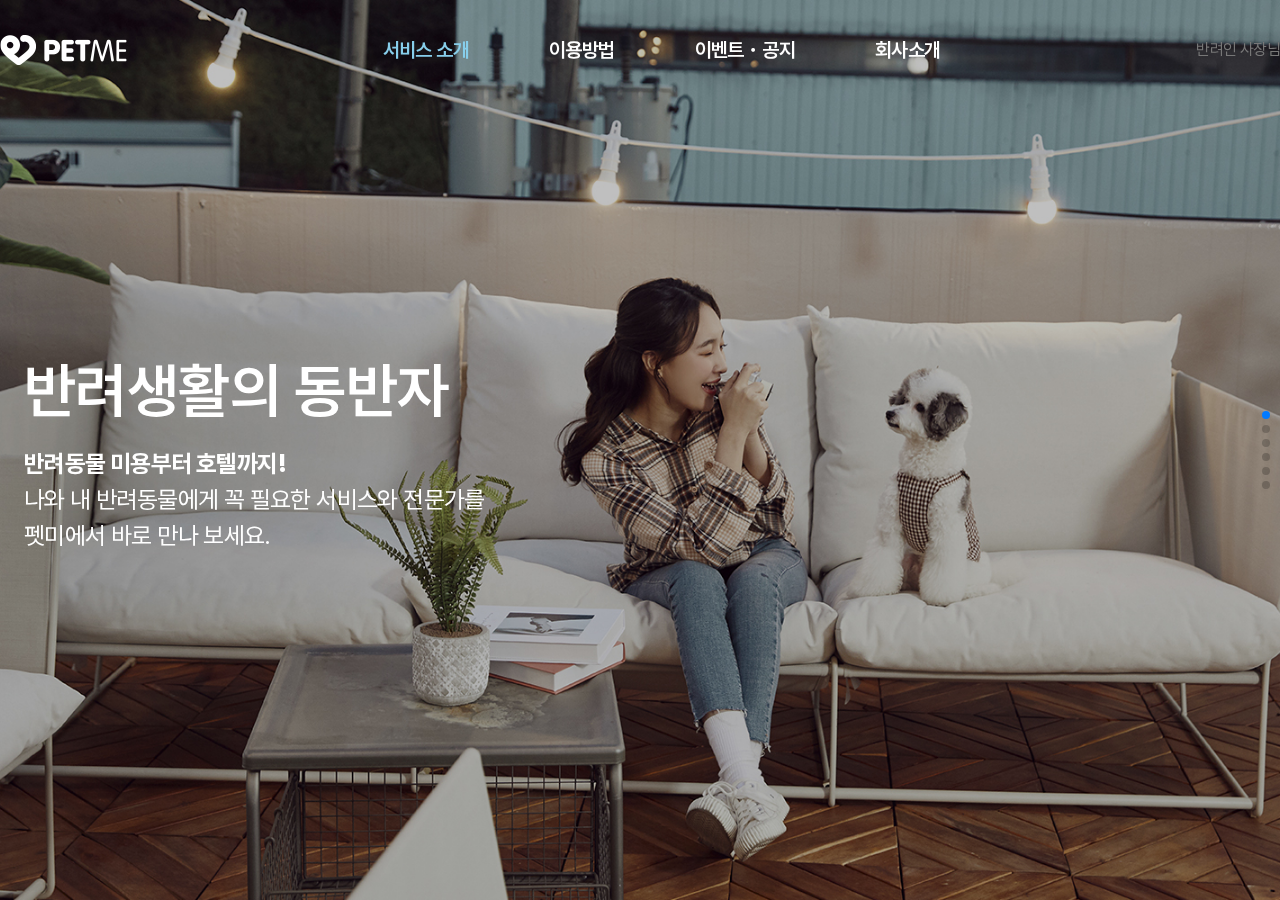
==== main/index.html @ bd83f348 "중간" ====
<!DOCTYPE html>
<html lang="ko">
<head>
<meta charset="utf-8">
<meta http-equiv="X-UA-Compatible" content="IE=edge,chrome=1"/>
<meta name="viewport" content="width=device-width, initial-scale=1.0, minimum-scale=1.0, user-scalable=no" />
<meta name="format-detection" content="telephone=no, address=no, email=no"/>
<meta http-equiv="imagetoolbar" content="no">
<title>PETME</title>
<meta name="title" content="PETME">
<meta name="Keywords" content="#반려견 미용 #반려묘 미용 #호텔 #유치원" />
<meta name="Description" content="반려생활의 동반자 반려동물 미용부터 호텔까지!, 최고의 퀄리티, 스마트한 예약, 안심 서비스, 반려동물의 연결고리" />
<link rel="stylesheet" href="../resources/css/common.css">
<link rel="stylesheet" href="../resources/css/layout.css">
<link rel="stylesheet" href="../resources/css/main.css">
<link rel="stylesheet" href="../resources/css/swiper.min.css">
<script src="../resources/js/jquery-3.4.1.js"></script>
<script src="../resources/js/common.js"></script>
<script src="../resources/js/swiper.min.js"></script>
<script>
    $(function() {
        $("#header_wrap").load("../include/header.html", function () {
            gnbMenu(1);
        });
        $("#footer_wrap").load("../include/footer.html");
    });
</script>
</head>
<body>

<div class="wrap">
    <!-- 상단 -->
    <div id="header_wrap"></div>
    <!-- //상단 -->

    <!-- 본문내용 -->
    <div class="container">

        <section class="swiper-container main_vertical">
            <div class="swiper-pagination"></div>
            <div class="swiper-wrapper">
                <div class="swiper-slide">
                    <div class="inner">
                        <div class="visual_text">
                            <p class="title">반려생활의 동반자</p>
                            <p class="desc">
                                <strong>반려동물 미용부터 호텔까지!</strong>
                                <span>나와 내 반려동물에게 꼭 필요한 서비스와 전문가를</span>
                                <span>펫미에서 바로 만나 보세요.</span>
                            </p>
                        </div>
                        <img src="../images/main/img_visual_01.jpg" alt="" />
                    </div>
                </div>
                <div class="swiper-slide">
                    <div class="inner">
                        <div class="visual_text">
                            <p class="title">최고의 퀄리티</p>
                            <p class="desc">
                                <strong>깐깐한 심사로 업계 최고의 매장만</strong>
                                <span>펫미에 입점함으로 최고의 퀄리티,</span>
                                <span>합리적인 가격으로 서비스를 이용하실 수 있어요.</span>
                            </p>
                        </div>
                        <img src="../images/main/img_visual_02.jpg" alt="" />
                    </div>
                </div>
                <div class="swiper-slide">
                    <div class="inner">
                        <div class="visual_text">
                            <p class="title">스마트한 예약</p>
                            <p class="desc">
                                <span>일일이 전화해서 매장을 찾으셨나요?</span>
                                <span>이젠 매장과의 거리, 평점, 리뷰, 특징 등</span>
                                <strong>한눈에 내 주변 매장을 보시고</strong>
                                <strong>더욱 편리하게 예약, 결제하세요.</strong>
                            </p>
                        </div>
                        <img src="../images/main/img_visual_03.jpg" alt="" />
                    </div>
                </div>
                <div class="swiper-slide">
                    <div class="inner">
                        <div class="visual_text">
                            <p class="title">안심 서비스</p>
                            <p class="desc">
                                <span>내 반려동물을 맡기고 불안하셨나요?</span>
                                <span>이제 걱정하지 마세요.</span>
                                <strong>실시간으로 서비스 단계별 상태를 전송 받음으로</strong>
                                <strong>안심하고 서비스를 이용하실 수 있어요.</strong>
                            </p>
                        </div>
                        <img src="../images/main/img_visual_04.jpg" alt="" />
                    </div>
                </div>
                <div class="swiper-slide">
                    <div class="inner">
                        <div class="visual_text">
                            <p class="title">반려동물의 연결고리</p>
                            <p class="desc">
                                <strong>반려동물을 마음을 가장 잘 아는</strong>
                                <strong>똑똑한 펫미와 함께 하세요.</strong>
                                <span>펫미를 만나면 즐거운 반려생활이 시작됩니다.</span>
                            </p>
                        </div>
                        <img src="../images/main/img_visual_05.jpg" alt="" />
                    </div>
                </div>
                <div class="swiper-slide footer_section">
                    <!-- 하단 -->
                    <div id="footer_wrap"></div>
                    <!-- //하단 -->
                </div>
            </div>
        </section>
        
    </div>    
    <!-- //본문내용 -->
    
    
</div>
</body>
</html>
---- resources/css/common.css ----
@charset "utf-8";

/* fonts */
@import url('https://fonts.googleapis.com/css2?family=Poppins:wght@100;200;300;400;500;600;700;800;900&display=swap');

@font-face {
    font-family: 'Pretendard';
    src: url("../../resources/fonts/Pretendard-Thin.woff2") format("woff2"), url("../../resources/fonts/Pretendard-Thin.woff") format("woff"), url("../../resources/fonts/Pretendard-Thin.ttf") format("truetype");
    font-weight: 100;
    font-style: normal;
}  
@font-face {
    font-family: 'Pretendard';
    src: url("../../resources/fonts/Pretendard-ExtraLight.woff2") format("woff2"), url("../../resources/fonts/Pretendard-ExtraLight.woff") format("woff"), url("../../resources/fonts/Pretendard-ExtraLight.ttf") format("truetype");
    font-weight: 300;
    font-style: normal;
}  
@font-face {
    font-family: 'Pretendard';
    src: url("../../resources/fonts/Pretendard-Light.woff2") format("woff2"), url("../../resources/fonts/Pretendard-Light.woff") format("woff"), url("../../resources/fonts/Pretendard-Light.ttf") format("truetype");
    font-weight: 350;
    font-style: normal;
}  
@font-face {
    font-family: 'Pretendard';
    src: url("../../resources/fonts/Pretendard-Regular.woff2") format("woff2"), url("../../resources/fonts/Pretendard-Regular.woff") format("woff"), url("../../resources/fonts/Pretendard-Regular.ttf") format("truetype");
    font-weight: 400;
    font-style: normal;
}  
@font-face {
    font-family: 'Pretendard';
    src: url("../../resources/fonts/Pretendard-Medium.woff2") format("woff2"), url("../../resources/fonts/Pretendard-Medium.woff") format("woff"), url("../../resources/fonts/Pretendard-Medium.ttf") format("truetype");
    font-weight: 500;
    font-style: normal;
}
@font-face {
    font-family: 'Pretendard';
    src: url("../../resources/fonts/Pretendard-SemiBold.woff2") format("woff2"), url("../../resources/fonts/Pretendard-SemiBold.woff") format("woff"), url("../../resources/fonts/Pretendard-SemiBold.ttf") format("truetype");
    font-weight: 600;
    font-style: normal;
}
@font-face {
    font-family: 'Pretendard';
    src: url("../../resources/fonts/Pretendard-Bold.woff2") format("woff2"), url("../../resources/fonts/Pretendard-Bold.woff") format("woff"), url("../../resources/fonts/Pretendard-Bold.ttf") format("truetype");
    font-weight: 700;
    font-style: normal;
}
@font-face {
    font-family: 'Pretendard';
    src: url("../../resources/fonts/Pretendard-ExtraBold.woff2") format("woff2"), url("../../resources/fonts/Pretendard-ExtraBold.woff") format("woff"), url("../../resources/fonts/Pretendard-ExtraBold.ttf") format("truetype");
    font-weight: 800;
    font-style: normal;
}
@font-face {
    font-family: 'Pretendard';
    src: url("../../resources/fonts/Pretendard-Black.woff2") format("woff2"), url("../../resources/fonts/Pretendard-Black.woff") format("woff"), url("../../resources/fonts/Pretendard-Black.ttf") format("truetype");
    font-weight: 900;
    font-style: normal;
}


/* reset */
a,abbr,acronym,address,applet,article,aside,audio,b,big,blockquote,body,canvas,caption,center,cite,code,dd,del,details,dfn,div,dl,dt,em,embed,fieldset,figcaption,figure,footer,form,h1,h2,h3,h4,h5,h6,header,hgroup,html,i,iframe,img,ins,kbd,label,legend,li,mark,menu,nav,object,ol,output,p,pre,q,ruby,s,samp,section,small,span,strike,strong,sub,summary,sup,table,tbody,td,tfoot,th,thead,time,tr,tt,u,ul,var,video{margin:0;padding:0;border:0;font:inherit;vertical-align:baseline;-ms-overflow-style:scrollbar;box-sizing:border-box;-webkit-box-sizing:border-box;}
article,aside,details,figcaption,figure,footer,header,hgroup,menu,nav,section{display:block;}
body{font-family:'Poppins', 'Pretendard', 'Noto Sans KR', '맑은 고딕', 'malgun gothic', 'Apple SD Gothic Neo', 'Apple SD 산돌고딕 Neo', 'Microsoft NeoGothic', sans-serif;font-size:100%;font-weight:400;color:#777;line-height:1.5;letter-spacing:-0.0375em;word-wrap:break-word;word-break:break-all;-webkit-text-size-adjust:none;-ms-text-size-adjust:100%;text-size-adjust:none;}

/* basic tags selector */
img{max-width:100%;vertical-align:middle;}
strong, b{font-family:inherit;font-weight:700;}
em,address{font-style:normal;}
blockquote,q{quotes:none;}
blockquote:after,blockquote:before,q:after,q:before{content:'';content:none;}
ol,ul,li{list-style:none;}
table{width:100%;border-collapse:collapse;border-spacing:0;table-layout:fixed;}
fieldset, legend{background-color:transparent;}
caption, legend, .blind{position:absolute !important;height:1px !important;width:1px !important;overflow:hidden !important;clip:rect(1px 1px 1px 1px) !important;clip:rect(1px,1px,1px,1px) !important;}
a{color:inherit;text-decoration:none;cursor:pointer;}
button{border:none;box-shadow:none;background:transparent;cursor:pointer;outline:none;border-radius:0;font-size:inherit;font-family:inherit;color:inherit;}
button:focus{outline-style:auto;outline: 2px solid -webkit-focus-ring-color;}

/* 아이폰(사파리) 터치 메뉴 활성화 관련 */
a, button, [role=button], [role=link], [role=tab]{-webkit-touch-callout:none;}

/* form select */
input,textarea,select{box-sizing:border-box;-webkit-appearance:none;-moz-appearance:none;appearance:none;border:none;outline-style:none;border-radius:0;font-size:inherit;font-family:inherit;color:inherit;}
input[type='text'], input[type='password']{resize:none;box-shadow:none !important;border-radius:0;outline:none;}
input:checked{-webkit-appearance:checkbox;}
input[type='text']::-ms-clear, input[type='tel']::-ms-clear{display:none;}
input[disabled], select[disabled], input[readonly], textarea[disabled], button[disabled] {cursor:default;}
input, textarea{-webkit-tap-highlight-color:rgba(0, 0, 0, 0)}
select{vertical-align:middle;border-radius:0;outline:none;background:transparent;}
select::-ms-expand{display:none;}

/* checkbox, radio 이미지형 */
input[type='radio'],
input[type='checkbox']{position:absolute;width:1px;height:1px;padding:0;margin:-1px;overflow:hidden;clip:rect(0,0,0,0);border:0;}

/* input textarea focus */
input[type='text'], input[type='password'], textarea{transition:all 0.1s ease-in-out !important;}
input[type='text']:focus, input[type='password']:focus,textarea:focus{border:2px solid #555 !important;}

/* placeholder, focus */
::placeholder{font-size:inherit;color:#999;letter-spacing:-0.0375em;opacity:1;}
::-webkit-input-placeholder{font-size:inherit;color:#999;letter-spacing:-0.0375em;opacity:1;}
:-moz-placeholder{font-size:inherit;color:#999;letter-spacing:-0.0375em;opacity:1;}
::-moz-placeholder{font-size:inherit;color:#999;letter-spacing:-0.0375em;opacity:1;}
:-ms-input-placeholder{font-size:inherit;color:#999;letter-spacing:-0.0375em;opacity:1;}
input[type='text']:focus::-webkit-input-placeholder{visibility:hidden}
input[type='text']:focus:-moz-placeholder{visibility:hidden}
input[type='text']:focus::-moz-placeholder{visibility:hidden}
input[type='text']:focus:-ms-input-placeholder{visibility:hidden}


/* 반응형 */
@media all and (max-width:1920px){
}

@media all and (max-width:1366px){
}

@media all and (max-width:1024px){
}

@media all and (max-width:800px){
}

@media all and (max-width:480px){
}

@media all and (max-width:360px){
}
---- resources/css/layout.css ----
@charset "utf-8";

html, body{font-size:16px;}
.wrap{position:relative;max-width:1920px;}

html, body, .wrap, .container, .main_vertical{width:100%;height:100%;}
/* 본문 */
.container{position:relative;overflow:hidden;}

/* 상단 */
.header{position:fixed;top:0;left:0;width:100%;height:100px;z-index:10;display:flex;align-items:center;justify-content:space-between;}
.logo a{display:block;width:127px;height:30px;background:url('../../images/common/logo.png') no-repeat 0 0/100%;}
.gnb ul{display:flex;}
.gnb ul li > a{display:block;font-size:20px;font-weight:600;color:#fff;padding:0 40px;}
.gnb ul li > a:hover,
.gnb ul li > a.on{color:skyblue;}
.util{}
.util .util_member{}


/* 하단 */
.footer{position:relative;width:100%;height:auto;background:#000;display:flex;}
.footer .ft_info1{}
.footer .ft_info1 .info_text{position:relative;font-size:14px;font-weight:500;color:#1A1A1A;}






/* 반응형 */
@media all and (max-width:1920px) {
}

@media all and (max-width:1366px) {
}

@media all and (max-width:1024px) {
    html, body{font-size:14px;}    
}

@media all and (max-width:800px) {
}

@media all and (max-width:680px) {
    html, body{font-size:12px;}
}

@media all and (max-width:360px) {
}
---- resources/css/main.css ----
@charset "utf-8";

/* 마우스휠 스와이퍼 */
.main_vertical{
    position: relative;
}
.main_vertical .swiper-slide {
} 
.main_vertical .swiper-slide .inner{
    position:relative;
    width:100%;
    height:100%;
    display:flex;
    justify-content:center;
    align-items:center;
}
.main_vertical .swiper-slide img {
    position:absolute;
    top:0;
    left:0;
    display:block;
    width:100%;
    height:100%;
    object-fit:cover;
    z-index:0;
} 
.main_vertical .swiper-slide .visual_text {
    position:absolute;
    left:24px;
    color:#fff;
    z-index:10;
} 
.main_vertical .swiper-slide .title {
    font-size:60px;
    font-weight:600;
    opacity: 0;
    transform: translateX(30px);
    transition: transform 0.55s ease-in-out, opacity 0.55s ease-in-out;    
}
.main_vertical .swiper-slide .desc {
    font-size:24px;
    margin-top:10px;
    opacity: 0;
    transform: translateX(30px);
    transition: transform 0.55s ease-in-out 0.4s, opacity 0.55s ease-in-out 0.5s;
} 
.main_vertical .swiper-slide .desc span, 
.main_vertical .swiper-slide .desc strong{
    display:block;
}
.main_vertical .swiper-slide-active .title, 
.main_vertical .swiper-slide-active .desc{
    opacity: 1;
    transform: translateX(0);
}

.footer_section{
    display: flex;
    width: 100%;
    height: 190px !important;
    background: #000;
}





/* 반응형 */
@media all and (max-width:1920px){
}

@media all and (max-width:1366px){
}

@media all and (max-width:1024px){
}

@media all and (max-width:800px){
}

@media all and (max-width:480px){
}

@media all and (max-width:360px){
}
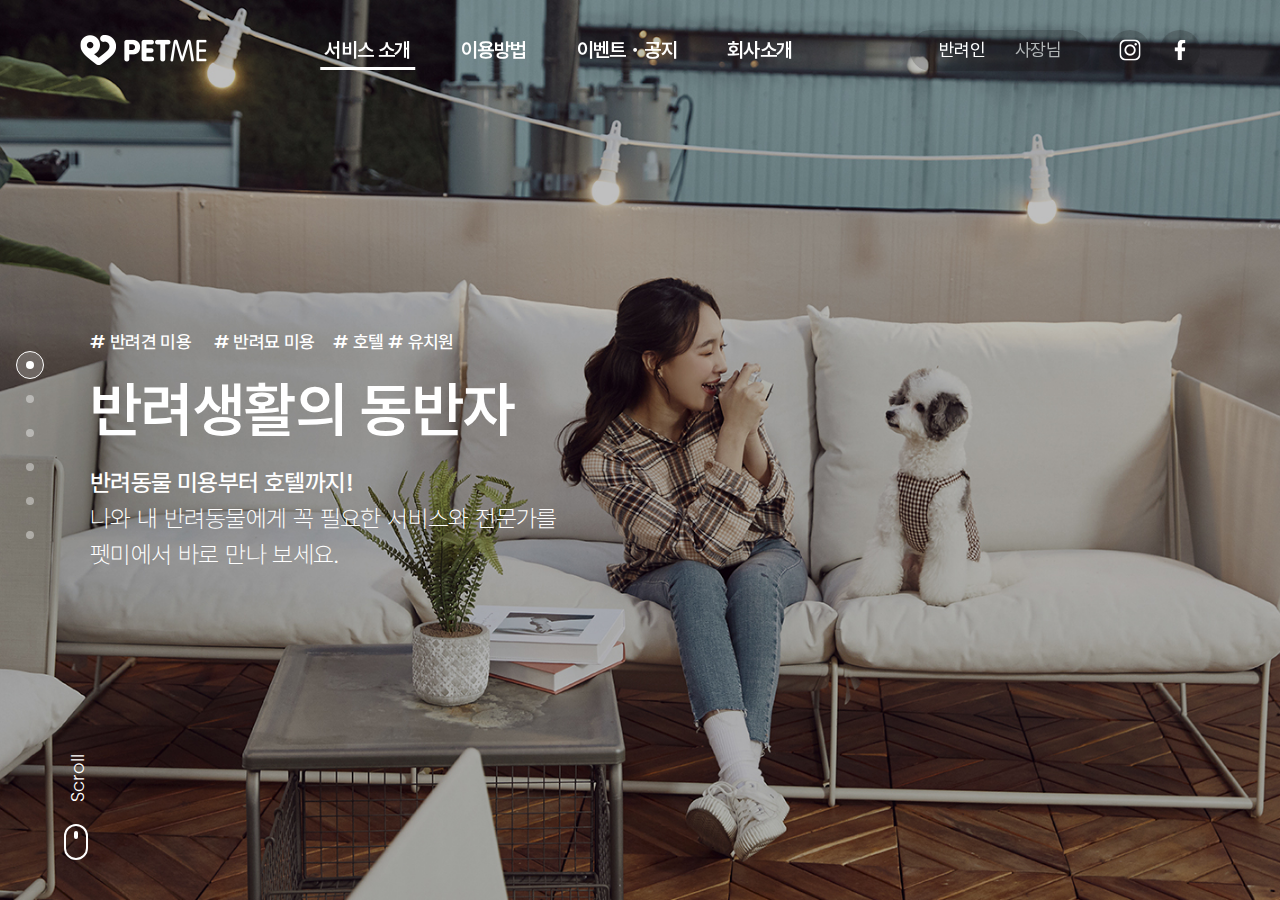
==== commit 02953898: "main" ====
--- a/main/index.html
+++ b/main/index.html
@@ -20,7 +20,7 @@
 <script>
     $(function() {
         $("#header_wrap").load("../include/header.html", function () {
-            gnbMenu(1);
+            gnbMenu(1); // 서비스 소개 menu on
         });
         $("#footer_wrap").load("../include/footer.html");
     });
@@ -28,20 +28,29 @@
 </head>
 <body>
 
+
+
 <div class="wrap">
     <!-- 상단 -->
     <div id="header_wrap"></div>
     <!-- //상단 -->
+    <div class="btn_top_wrap">
+        <a href="#header_wrap" class="btn_top"><span class="blind">top</span></a>
+    </div>
 
-    <!-- 본문내용 -->
+    <!-- 본문내용 -->    
     <div class="container">
-
         <section class="swiper-container main_vertical">
             <div class="swiper-pagination"></div>
             <div class="swiper-wrapper">
-                <div class="swiper-slide">
+                <div class="swiper-slide">                    
+                    <div class="scroll_down">
+                        <p>Scroll</p>
+                        <i><span class="blind">스크롤아이콘</span></i>
+                    </div>
                     <div class="inner">
-                        <div class="visual_text">
+                        <div class="text_wrap">
+                            <p class="tag"><span># 반려견 미용</span> <span># 반려묘 미용</span># 호텔 <span># 유치원</span></p>
                             <p class="title">반려생활의 동반자</p>
                             <p class="desc">
                                 <strong>반려동물 미용부터 호텔까지!</strong>
@@ -52,9 +61,10 @@
                         <img src="../images/main/img_visual_01.jpg" alt="" />
                     </div>
                 </div>
+
                 <div class="swiper-slide">
                     <div class="inner">
-                        <div class="visual_text">
+                        <div class="text_wrap">
                             <p class="title">최고의 퀄리티</p>
                             <p class="desc">
                                 <strong>깐깐한 심사로 업계 최고의 매장만</strong>
@@ -65,13 +75,14 @@
                         <img src="../images/main/img_visual_02.jpg" alt="" />
                     </div>
                 </div>
+
                 <div class="swiper-slide">
                     <div class="inner">
-                        <div class="visual_text">
+                        <div class="text_wrap right">
                             <p class="title">스마트한 예약</p>
                             <p class="desc">
                                 <span>일일이 전화해서 매장을 찾으셨나요?</span>
-                                <span>이젠 매장과의 거리, 평점, 리뷰, 특징 등</span>
+                                <span class="mtop">이젠 매장과의 거리, 평점, 리뷰, 특징 등</span>
                                 <strong>한눈에 내 주변 매장을 보시고</strong>
                                 <strong>더욱 편리하게 예약, 결제하세요.</strong>
                             </p>
@@ -79,33 +90,36 @@
                         <img src="../images/main/img_visual_03.jpg" alt="" />
                     </div>
                 </div>
+
                 <div class="swiper-slide">
                     <div class="inner">
-                        <div class="visual_text">
+                        <div class="text_wrap">
                             <p class="title">안심 서비스</p>
                             <p class="desc">
                                 <span>내 반려동물을 맡기고 불안하셨나요?</span>
                                 <span>이제 걱정하지 마세요.</span>
-                                <strong>실시간으로 서비스 단계별 상태를 전송 받음으로</strong>
+                                <strong class="mtop">실시간으로 서비스 단계별 상태를 전송 받음으로</strong>
                                 <strong>안심하고 서비스를 이용하실 수 있어요.</strong>
                             </p>
                         </div>
                         <img src="../images/main/img_visual_04.jpg" alt="" />
                     </div>
                 </div>
-                <div class="swiper-slide">
+
+                <div class="swiper-slide">                    
                     <div class="inner">
-                        <div class="visual_text">
+                        <div class="text_wrap right">
                             <p class="title">반려동물의 연결고리</p>
                             <p class="desc">
                                 <strong>반려동물을 마음을 가장 잘 아는</strong>
                                 <strong>똑똑한 펫미와 함께 하세요.</strong>
-                                <span>펫미를 만나면 즐거운 반려생활이 시작됩니다.</span>
+                                <span class="mtop">펫미를 만나면 즐거운 반려생활이 시작됩니다.</span>
                             </p>
                         </div>
                         <img src="../images/main/img_visual_05.jpg" alt="" />
                     </div>
                 </div>
+
                 <div class="swiper-slide footer_section">
                     <!-- 하단 -->
                     <div id="footer_wrap"></div>
--- a/resources/css/common.css
+++ b/resources/css/common.css
@@ -62,7 +62,7 @@
 /* reset */
 a,abbr,acronym,address,applet,article,aside,audio,b,big,blockquote,body,canvas,caption,center,cite,code,dd,del,details,dfn,div,dl,dt,em,embed,fieldset,figcaption,figure,footer,form,h1,h2,h3,h4,h5,h6,header,hgroup,html,i,iframe,img,ins,kbd,label,legend,li,mark,menu,nav,object,ol,output,p,pre,q,ruby,s,samp,section,small,span,strike,strong,sub,summary,sup,table,tbody,td,tfoot,th,thead,time,tr,tt,u,ul,var,video{margin:0;padding:0;border:0;font:inherit;vertical-align:baseline;-ms-overflow-style:scrollbar;box-sizing:border-box;-webkit-box-sizing:border-box;}
 article,aside,details,figcaption,figure,footer,header,hgroup,menu,nav,section{display:block;}
-body{font-family:'Poppins', 'Pretendard', 'Noto Sans KR', '맑은 고딕', 'malgun gothic', 'Apple SD Gothic Neo', 'Apple SD 산돌고딕 Neo', 'Microsoft NeoGothic', sans-serif;font-size:100%;font-weight:400;color:#777;line-height:1.5;letter-spacing:-0.0375em;word-wrap:break-word;word-break:break-all;-webkit-text-size-adjust:none;-ms-text-size-adjust:100%;text-size-adjust:none;}
+body{font-family:'Poppins', 'Pretendard', 'Noto Sans KR', '맑은 고딕', 'malgun gothic', 'Apple SD Gothic Neo', 'Apple SD 산돌고딕 Neo', 'Microsoft NeoGothic', sans-serif;font-size:100%;font-weight:400;color:#555;line-height:1.5;letter-spacing:-0.0375em;word-wrap:break-word;word-break:break-all;-webkit-text-size-adjust:none;-ms-text-size-adjust:100%;text-size-adjust:none;}
 
 /* basic tags selector */
 img{max-width:100%;vertical-align:middle;}
@@ -115,7 +115,7 @@
 @media all and (max-width:1920px){
 }
 
-@media all and (max-width:1366px){
+@media all and (max-width:1440px){
 }
 
 @media all and (max-width:1024px){
--- a/resources/css/layout.css
+++ b/resources/css/layout.css
@@ -4,27 +4,45 @@
 .wrap{position:relative;max-width:1920px;}
 
 html, body, .wrap, .container, .main_vertical{width:100%;height:100%;}
+
 /* 본문 */
 .container{position:relative;overflow:hidden;}
 
 /* 상단 */
-.header{position:fixed;top:0;left:0;width:100%;height:100px;z-index:10;display:flex;align-items:center;justify-content:space-between;}
+#header_wrap{position:fixed;top:0;left:0;width:100%;display:flex;justify-content:center;z-index:10;}
+.header{position:relative;width:calc(100% - 160px);height:100px;display:flex;align-items:center;justify-content:space-between;}
 .logo a{display:block;width:127px;height:30px;background:url('../../images/common/logo.png') no-repeat 0 0/100%;}
 .gnb ul{display:flex;}
-.gnb ul li > a{display:block;font-size:20px;font-weight:600;color:#fff;padding:0 40px;}
-.gnb ul li > a:hover,
-.gnb ul li > a.on{color:skyblue;}
-.util{}
-.util .util_member{}
-
+.gnb ul li a{position:relative;display:block;font-size:20px;font-weight:600;color:#fff;padding:0 40px;}
+.gnb ul li a:after{content:'';position:absolute;bottom:-5px;left:50%;width:0%;height:3px;background:#fff;transition:all 0.3s ease-in-out;}
+.gnb ul li a:hover:after,
+.gnb ul li a.on:after{content:'';position:absolute;bottom:-5px;left:50%;transform:translateX(-50%);width:55%;height:3px;background:#fff;}
+.util{display:flex;}
+.util a{display:inline-block;}
+.util .util_member{width:180px;line-height:40px;text-align:center;background:rgba(20,20,20,0.2);border-radius:30px;}
+.util .util_member a{font-size:18px;color:#b1b5b6;margin:0 13px;}
+.util .util_member a.on{color:#fff;}
+.util .util_insta{width:40px;height:40px;background:rgba(20,20,20,0.2) url('../../images/common/ico_insta.png') no-repeat 50% 50%;border-radius:100%;margin-left:40px;}
+.util .util_facebook{width:40px;height:40px;background:rgba(20,20,20,0.2) url('../../images/common/ico_facebook.png') no-repeat 50% 50%;border-radius:100%;margin-left:20px;}
 
 /* 하단 */
-.footer{position:relative;width:100%;height:auto;background:#000;display:flex;}
-.footer .ft_info1{}
-.footer .ft_info1 .info_text{position:relative;font-size:14px;font-weight:500;color:#1A1A1A;}
-
-
-
+#footer_wrap{width:100%;background:#232326;display:flex;justify-content:center;}
+.footer{position:relative;width:calc(100% - 160px);height:auto;display:flex;justify-content:space-between;margin-top:114px;font-size:16px;font-weight:400;color:#bcbcbd;}
+.footer dt{margin-bottom:10px;color:#fff;}
+.footer dd{margin-bottom:10px;}
+.footer .ft_info1{width:13%;}
+.footer .ft_info2{width:31%;}
+.footer .ft_info2 dt{display:inline-block;width:115px;}
+.footer .ft_info2 dd{display:inline-block;width:340px;}
+.footer .ft_info3{width:24%;}
+.footer .ft_info3 dt{display:inline-block;width:100px;vertical-align:top;}
+.footer .ft_info3 dd{display:inline-block;width:230px;}
+.footer .ft_info3 .ico_cacao{display:inline-block;width:26px;height:26px;background:url('../../images/common/ico_cacao.png') no-repeat 50% 50%;margin:-3px 10px 10px 10px;vertical-align:top;}
+.footer .ft_sns{margin-top:31px;}
+.footer .ft_sns a{display:inline-block;width:180px;text-align:center;font-size:14px;color:#fff;padding:16px 0 16px 30px;border:2px solid #919193;border-radius:50px;}
+.footer .ft_sns a:hover{border-color:#c4c4c6;transition:all 1s ease;}
+.footer .ft_sns .ft_sns_android{background:url('../../images/common/ico_android.png') no-repeat 32px 50%;}
+.footer .ft_sns .ft_sns_iso{background:url('../../images/common/ico_iso.png') no-repeat 42px 50%;margin-left:30px;}
 
 
 
@@ -32,11 +50,38 @@
 @media all and (max-width:1920px) {
 }
 
-@media all and (max-width:1366px) {
+@media all and (max-width:1440px) {
+    /* 상단 */
+    .gnb ul li a{padding:0 25px;}
+    .gnb ul li a.on:after{width:70%;}
+    .util .util_insta{margin-left:20px;}
+    .util .util_facebook{margin-left:10px;}
+
+    /* 하단 */
+    .footer{margin-top:80px;}
+    .footer dt{margin-bottom:0;}
+    .footer .ft_sns{margin-top:0;}
+    .footer .ft_sns a{display:block;}
+    .footer .ft_sns .ft_sns_iso{margin-left:0;margin-top:10px;}
 }
 
 @media all and (max-width:1024px) {
-    html, body{font-size:14px;}    
+    html, body{font-size:14px;}
+
+    /* 상단 */
+    .header{width:calc(100% - 80px);}
+    .gnb ul li a{padding:0 14px;}
+    .gnb ul li a.on:after{width:80%;}
+    .util .util_member{width:150px;}
+    .util .util_member a{margin:0 6px;}
+    .util .util_insta{margin-left:10px;}
+    .util .util_facebook{margin-left:5px;}
+}
+
+@media all and (max-width:980px){
+    /* 상단 */
+    .gnb{display:none;}
+
 }
 
 @media all and (max-width:800px) {
--- a/resources/css/main.css
+++ b/resources/css/main.css
@@ -1,6 +1,5 @@
 @charset "utf-8";
 
-/* 마우스휠 스와이퍼 */
 .main_vertical{
     position: relative;
 }
@@ -23,45 +22,123 @@
     height:100%;
     object-fit:cover;
     z-index:0;
-} 
-.main_vertical .swiper-slide .visual_text {
+}
+
+/* 텍스트 */
+.main_vertical .swiper-slide .text_wrap {
     position:absolute;
-    left:24px;
+    width:1440px;
     color:#fff;
     z-index:10;
 } 
+.main_vertical .swiper-slide .text_wrap.right {
+    left:50%;
+    margin-left:235px;
+}
+.main_vertical .swiper-slide .tag {
+    font-size:18px;
+    font-weight:500;
+    margin-bottom:10px;
+    opacity: 0;
+    transform: translateY(20px);
+    transition: transform 0.6s ease-in-out 0.1s, opacity 1s ease-in-out 0.10s;
+}
+.main_vertical .swiper-slide .tag span {
+    display:inline-block;
+    margin-right:18px;
+}
 .main_vertical .swiper-slide .title {
     font-size:60px;
     font-weight:600;
     opacity: 0;
-    transform: translateX(30px);
-    transition: transform 0.55s ease-in-out, opacity 0.55s ease-in-out;    
+    transform: translateY(30px);
+    transition: transform 0.6s ease-in-out 0.4s, opacity 1s ease-in-out 0.10s;    
 }
 .main_vertical .swiper-slide .desc {
     font-size:24px;
+    font-weight:300;
     margin-top:10px;
     opacity: 0;
-    transform: translateX(30px);
-    transition: transform 0.55s ease-in-out 0.4s, opacity 0.55s ease-in-out 0.5s;
+    transform: translateY(30px);
+    transition: transform 0.6s ease-in-out 0.6s, opacity 1s ease-in-out 0.5s;
 } 
+.main_vertical .swiper-slide .desc .mtop {
+    margin-top:20px;
+}
+.main_vertical .swiper-slide .desc strong {
+    font-weight:500;
+}
 .main_vertical .swiper-slide .desc span, 
 .main_vertical .swiper-slide .desc strong{
     display:block;
 }
+.main_vertical .swiper-slide-active .tag,
 .main_vertical .swiper-slide-active .title, 
 .main_vertical .swiper-slide-active .desc{
     opacity: 1;
-    transform: translateX(0);
+    transform: translateY(0);
 }
 
-.footer_section{
+/* 하단 */
+.main_vertical .footer_section{
     display: flex;
     width: 100%;
-    height: 190px !important;
-    background: #000;
+    height: 350px !important;
 }
 
+/* pagination */
+.swiper-container-vertical>.swiper-pagination-bullets{left:5%;right:0;}
+.main_vertical .swiper-pagination-bullet{position:relative;background:#fff !important;opacity:.4 !important;}
+.swiper-container-vertical>.swiper-pagination-bullets .swiper-pagination-bullet{margin:26px 0 !important;}
+.main_vertical .swiper-pagination-bullet-active{background:#fff !important;opacity:1 !important;}
 
+.swiper-container-vertical>.swiper-pagination-bullets .swiper-pagination-bullet:before{content:'';display:block;position:absolute;top:50%;left:50%;transform:translate(-50%, -50%);width:26px;height:26px;border-radius:50%;transition:all .3s;opacity:1;}
+.main_vertical .swiper-pagination-bullet-active:before{content:'';display:block;position:absolute;top:50%;left:50%;transform:translate(-50%, -50%);width:28px;height:28px;border-radius:50%;border:1px solid #fff;background-color:rgba(255,255,255,0.2);transition:all .3s;opacity:0;}
+
+/* 상단가기 버튼 */
+.btn_top_wrap{display:none;position:fixed;bottom:80px;right:5%;transition:1s;z-index:20;}
+.btn_top_wrap .btn_top{display:block;position:relative;width:60px;height:60px;border-radius:100%;background-color:rgba(0, 0, 0, 0.7);background-image:url("../../images/common/icon_arrow_btn.png");background-repeat:no-repeat;background-position:50%;}
+.btn_top_wrap .btn_top:after{content:'';position:absolute;left:-50%;top:-50%;width:114px;height:114px;background:url('../../images/common/ico_backtop.png') no-repeat 50% 50%;-webkit-animation:topRotate 2s linear both infinite;animation:topRotate 2s linear both infinite;}
+
+@-webkit-keyframes topRotate {
+    0% {
+    	transform:rotate(0deg);
+    }
+	100% {
+		transform:rotate(360deg);
+	}
+}
+@keyframes topRotate {
+    0% {
+    	transform:rotate(0deg);
+    }
+	100% {
+		transform:rotate(360deg);
+	}
+}
+
+/* 스크롤다운 */
+.main_vertical .scroll_down{position:absolute;width:24px;left:5%;bottom:4.5%;text-align:center;z-index:10;}
+.main_vertical .scroll_down i{display:block;position:relative;width:24px;height:36px;border:2px solid #fff;border-radius:15px;}
+.main_vertical .scroll_down i:after{content:'';position:absolute;left:50%;top:5px;margin-left:-2px;width:4px;height:8px;border-radius:2px;background:#fff;-webkit-animation:scrollDown 1.2s infinite;animation:scrollDown 1.2s infinite;}
+.main_vertical .scroll_down p{font-size:18px;font-weight:300;color:#fff;letter-spacing:0;transform:rotate(270deg);transform-origin:top left;white-space:nowrap;margin-bottom:-5px;}
+
+@-webkit-keyframes scrollDown {
+    0% {
+    	top: 5px;
+    }
+	100% {
+		top: 20px;
+	}
+}
+@keyframes scrollDown {
+    0% {
+    	top: 5px;
+    }
+	100% {
+		top: 20px;
+	}
+}
 
 
 
@@ -69,13 +146,30 @@
 @media all and (max-width:1920px){
 }
 
-@media all and (max-width:1366px){
+@media all and (max-width:1440px){
+    .main_vertical .swiper-slide .text_wrap.right {
+        margin-left:0;
+    }
+    .main_vertical .swiper-slide .text_wrap {
+        width:calc(100% - 180px);
+    } 
+    .swiper-container-vertical>.swiper-pagination-bullets{left:2%;}
+    .main_vertical .scroll-down{left:2%;}
 }
 
 @media all and (max-width:1024px){
+    .main_vertical .swiper-slide .text_wrap.right {
+        left:90px;
+    }
+    .swiper-container-vertical>.swiper-pagination-bullets{display:none;}    
+}
+
+@media all and (max-width:980px){
+    
 }
 
 @media all and (max-width:800px){
+
 }
 
 @media all and (max-width:480px){
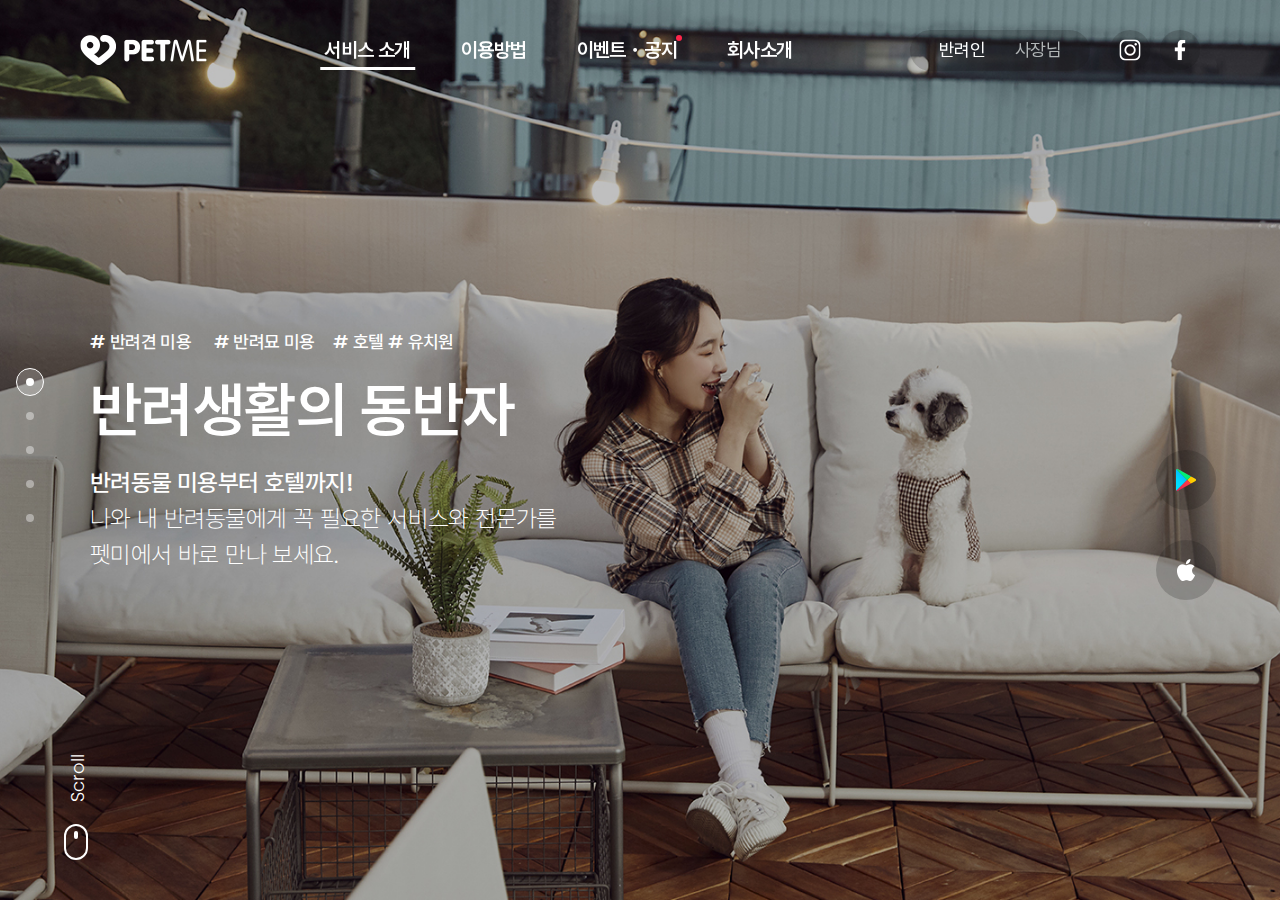
==== commit c61afd9d: "main quick" ====
--- a/main/index.html
+++ b/main/index.html
@@ -17,10 +17,10 @@
 <script src="../resources/js/jquery-3.4.1.js"></script>
 <script src="../resources/js/common.js"></script>
 <script src="../resources/js/swiper.min.js"></script>
-<script>
+<script>    
     $(function() {
-        $("#header_wrap").load("../include/header.html", function () {
-            gnbMenu(1); // 서비스 소개 menu on
+        $("#header_wrap").load("../include/header.html", function() {
+            gnbMenu(1); //메뉴 페이지 on
         });
         $("#footer_wrap").load("../include/footer.html");
     });
@@ -28,25 +28,30 @@
 </head>
 <body>
 
-
-
 <div class="wrap">
     <!-- 상단 -->
     <div id="header_wrap"></div>
     <!-- //상단 -->
-    <div class="btn_top_wrap">
-        <a href="#header_wrap" class="btn_top"><span class="blind">top</span></a>
-    </div>
 
-    <!-- 본문내용 -->    
+    <!-- 본문내용 -->
     <div class="container">
-        <section class="swiper-container main_vertical">
+        <!-- top 버튼 -->
+        <div class="btn_top_wrap">
+            <a href="#header_wrap" class="btn_top"><span class="blind">top</span></a>
+        </div>
+
+        <section class="swiper-container fullscreen">
             <div class="swiper-pagination"></div>
             <div class="swiper-wrapper">
-                <div class="swiper-slide">                    
+                <div class="swiper-slide">
+                    <!-- 스크롤아이콘 / quick sns 버튼 -->                 
                     <div class="scroll_down">
                         <p>Scroll</p>
                         <i><span class="blind">스크롤아이콘</span></i>
+                    </div>
+                    <div class="quick_sns">
+                        <a href="#" class="quick_android" title="Google play 바로가기"><span class="blind">Google play</span></a>
+                        <a href="#" class="quick_iso" title="App store 바로가기"><span class="blind">App store</span></a>
                     </div>
                     <div class="inner">
                         <div class="text_wrap">
--- a/resources/css/layout.css
+++ b/resources/css/layout.css
@@ -1,9 +1,9 @@
 @charset "utf-8";
 
 html, body{font-size:16px;}
-.wrap{position:relative;max-width:1920px;}
+.wrap{position:relative;}
 
-html, body, .wrap, .container, .main_vertical{width:100%;height:100%;}
+html, body, .wrap, .container, .fullscreen{width:100%;height:100%;}
 
 /* 본문 */
 .container{position:relative;overflow:hidden;}
@@ -11,8 +11,11 @@
 /* 상단 */
 #header_wrap{position:fixed;top:0;left:0;width:100%;display:flex;justify-content:center;z-index:10;}
 .header{position:relative;width:calc(100% - 160px);height:100px;display:flex;align-items:center;justify-content:space-between;}
+.logo{width:19%;}
 .logo a{display:block;width:127px;height:30px;background:url('../../images/common/logo.png') no-repeat 0 0/100%;}
 .gnb ul{display:flex;}
+.gnb ul li{position:relative;}
+.gnb ul li:nth-child(3):after{content:'';position:absolute;top:0;right:20px;width:6px;height:6px;background:#ff264a;border-radius:100%;}
 .gnb ul li a{position:relative;display:block;font-size:20px;font-weight:600;color:#fff;padding:0 40px;}
 .gnb ul li a:after{content:'';position:absolute;bottom:-5px;left:50%;width:0%;height:3px;background:#fff;transition:all 0.3s ease-in-out;}
 .gnb ul li a:hover:after,
@@ -22,8 +25,10 @@
 .util .util_member{width:180px;line-height:40px;text-align:center;background:rgba(20,20,20,0.2);border-radius:30px;}
 .util .util_member a{font-size:18px;color:#b1b5b6;margin:0 13px;}
 .util .util_member a.on{color:#fff;}
-.util .util_insta{width:40px;height:40px;background:rgba(20,20,20,0.2) url('../../images/common/ico_insta.png') no-repeat 50% 50%;border-radius:100%;margin-left:40px;}
-.util .util_facebook{width:40px;height:40px;background:rgba(20,20,20,0.2) url('../../images/common/ico_facebook.png') no-repeat 50% 50%;border-radius:100%;margin-left:20px;}
+.util .util_insta{width:40px;height:40px;background:rgba(20,20,20,0.2) url('../../images/common/ico_insta.png') no-repeat 50% 50%;border-radius:100%;margin-left:40px;transition:all 0.3s ease-in-out;}
+.util .util_insta:hover{background-color:rgba(20,20,20,0.6);}
+.util .util_facebook{width:40px;height:40px;background:rgba(20,20,20,0.2) url('../../images/common/ico_facebook.png') no-repeat 50% 50%;border-radius:100%;margin-left:20px;transition:all 0.3s ease-in-out;}
+.util .util_facebook:hover{background-color:rgba(20,20,20,0.6);}
 
 /* 하단 */
 #footer_wrap{width:100%;background:#232326;display:flex;justify-content:center;}
@@ -52,6 +57,7 @@
 
 @media all and (max-width:1440px) {
     /* 상단 */
+    .logo{width:auto;}
     .gnb ul li a{padding:0 25px;}
     .gnb ul li a.on:after{width:70%;}
     .util .util_insta{margin-left:20px;}
--- a/resources/css/main.css
+++ b/resources/css/main.css
@@ -1,11 +1,11 @@
 @charset "utf-8";
 
-.main_vertical{
+.fullscreen{
     position: relative;
 }
-.main_vertical .swiper-slide {
+.fullscreen .swiper-slide {
 } 
-.main_vertical .swiper-slide .inner{
+.fullscreen .swiper-slide .inner{
     position:relative;
     width:100%;
     height:100%;
@@ -13,7 +13,7 @@
     justify-content:center;
     align-items:center;
 }
-.main_vertical .swiper-slide img {
+.fullscreen .swiper-slide img {
     position:absolute;
     top:0;
     left:0;
@@ -25,17 +25,17 @@
 }
 
 /* 텍스트 */
-.main_vertical .swiper-slide .text_wrap {
+.fullscreen .swiper-slide .text_wrap {
     position:absolute;
     width:1440px;
     color:#fff;
     z-index:10;
 } 
-.main_vertical .swiper-slide .text_wrap.right {
+.fullscreen .swiper-slide .text_wrap.right {
     left:50%;
     margin-left:235px;
 }
-.main_vertical .swiper-slide .tag {
+.fullscreen .swiper-slide .tag {
     font-size:18px;
     font-weight:500;
     margin-bottom:10px;
@@ -43,18 +43,18 @@
     transform: translateY(20px);
     transition: transform 0.6s ease-in-out 0.1s, opacity 1s ease-in-out 0.10s;
 }
-.main_vertical .swiper-slide .tag span {
+.fullscreen .swiper-slide .tag span {
     display:inline-block;
     margin-right:18px;
 }
-.main_vertical .swiper-slide .title {
+.fullscreen .swiper-slide .title {
     font-size:60px;
     font-weight:600;
     opacity: 0;
     transform: translateY(30px);
     transition: transform 0.6s ease-in-out 0.4s, opacity 1s ease-in-out 0.10s;    
 }
-.main_vertical .swiper-slide .desc {
+.fullscreen .swiper-slide .desc {
     font-size:24px;
     font-weight:300;
     margin-top:10px;
@@ -62,25 +62,25 @@
     transform: translateY(30px);
     transition: transform 0.6s ease-in-out 0.6s, opacity 1s ease-in-out 0.5s;
 } 
-.main_vertical .swiper-slide .desc .mtop {
+.fullscreen .swiper-slide .desc .mtop {
     margin-top:20px;
 }
-.main_vertical .swiper-slide .desc strong {
+.fullscreen .swiper-slide .desc strong {
     font-weight:500;
 }
-.main_vertical .swiper-slide .desc span, 
-.main_vertical .swiper-slide .desc strong{
+.fullscreen .swiper-slide .desc span, 
+.fullscreen .swiper-slide .desc strong{
     display:block;
 }
-.main_vertical .swiper-slide-active .tag,
-.main_vertical .swiper-slide-active .title, 
-.main_vertical .swiper-slide-active .desc{
+.fullscreen .swiper-slide-active .tag,
+.fullscreen .swiper-slide-active .title, 
+.fullscreen .swiper-slide-active .desc{
     opacity: 1;
     transform: translateY(0);
 }
 
 /* 하단 */
-.main_vertical .footer_section{
+.fullscreen .footer_section{
     display: flex;
     width: 100%;
     height: 350px !important;
@@ -88,12 +88,20 @@
 
 /* pagination */
 .swiper-container-vertical>.swiper-pagination-bullets{left:5%;right:0;}
-.main_vertical .swiper-pagination-bullet{position:relative;background:#fff !important;opacity:.4 !important;}
+.fullscreen .swiper-pagination-bullet{position:relative;background:#fff !important;opacity:.4 !important;}
 .swiper-container-vertical>.swiper-pagination-bullets .swiper-pagination-bullet{margin:26px 0 !important;}
-.main_vertical .swiper-pagination-bullet-active{background:#fff !important;opacity:1 !important;}
+.fullscreen .swiper-pagination-bullet-active{background:#fff !important;opacity:1 !important;}
 
 .swiper-container-vertical>.swiper-pagination-bullets .swiper-pagination-bullet:before{content:'';display:block;position:absolute;top:50%;left:50%;transform:translate(-50%, -50%);width:26px;height:26px;border-radius:50%;transition:all .3s;opacity:1;}
-.main_vertical .swiper-pagination-bullet-active:before{content:'';display:block;position:absolute;top:50%;left:50%;transform:translate(-50%, -50%);width:28px;height:28px;border-radius:50%;border:1px solid #fff;background-color:rgba(255,255,255,0.2);transition:all .3s;opacity:0;}
+.fullscreen .swiper-pagination-bullet-active:before{content:'';display:block;position:absolute;top:50%;left:50%;transform:translate(-50%, -50%);width:28px;height:28px;border-radius:50%;border:1px solid #fff;background-color:rgba(255,255,255,0.2);transition:all .3s;opacity:0;}
+.swiper-container-vertical>.swiper-pagination-bullets span:last-child{display:none;}
+
+/* 퀵버튼-sns */
+.quick_sns{position:absolute;width:60px;top:50%;right:5%;z-index:20;}
+.quick_sns .quick_android{display:block;width:60px;height:60px;background:rgba(20,20,20,0.2) url('../../images/common/ico_android.png') no-repeat 50% 50%;border-radius:100%;margin-bottom:30px;}
+.quick_sns .quick_android:hover{background-color:rgba(20,20,20,0.6);}
+.quick_sns .quick_iso{display:block;width:60px;height:60px;background:rgba(20,20,20,0.2) url('../../images/common/ico_iso.png') no-repeat 50% 50%;border-radius:100%;transition:all 0.3s ease-in-out;}
+.quick_sns .quick_iso:hover{background-color:rgba(20,20,20,0.6);}
 
 /* 상단가기 버튼 */
 .btn_top_wrap{display:none;position:fixed;bottom:80px;right:5%;transition:1s;z-index:20;}
@@ -118,10 +126,10 @@
 }
 
 /* 스크롤다운 */
-.main_vertical .scroll_down{position:absolute;width:24px;left:5%;bottom:4.5%;text-align:center;z-index:10;}
-.main_vertical .scroll_down i{display:block;position:relative;width:24px;height:36px;border:2px solid #fff;border-radius:15px;}
-.main_vertical .scroll_down i:after{content:'';position:absolute;left:50%;top:5px;margin-left:-2px;width:4px;height:8px;border-radius:2px;background:#fff;-webkit-animation:scrollDown 1.2s infinite;animation:scrollDown 1.2s infinite;}
-.main_vertical .scroll_down p{font-size:18px;font-weight:300;color:#fff;letter-spacing:0;transform:rotate(270deg);transform-origin:top left;white-space:nowrap;margin-bottom:-5px;}
+.fullscreen .scroll_down{position:absolute;width:24px;left:5%;bottom:4.5%;text-align:center;z-index:10;}
+.fullscreen .scroll_down i{display:block;position:relative;width:24px;height:36px;border:2px solid #fff;border-radius:15px;}
+.fullscreen .scroll_down i:after{content:'';position:absolute;left:50%;top:5px;margin-left:-2px;width:4px;height:8px;border-radius:2px;background:#fff;-webkit-animation:scrollDown 1.2s infinite;animation:scrollDown 1.2s infinite;}
+.fullscreen .scroll_down p{font-size:18px;font-weight:300;color:#fff;letter-spacing:0;transform:rotate(270deg);transform-origin:top left;white-space:nowrap;margin-bottom:-5px;}
 
 @-webkit-keyframes scrollDown {
     0% {
@@ -147,18 +155,18 @@
 }
 
 @media all and (max-width:1440px){
-    .main_vertical .swiper-slide .text_wrap.right {
+    .fullscreen .swiper-slide .text_wrap.right {
         margin-left:0;
     }
-    .main_vertical .swiper-slide .text_wrap {
+    .fullscreen .swiper-slide .text_wrap {
         width:calc(100% - 180px);
     } 
     .swiper-container-vertical>.swiper-pagination-bullets{left:2%;}
-    .main_vertical .scroll-down{left:2%;}
+    .fullscreen .scroll-down{left:2%;}
 }
 
 @media all and (max-width:1024px){
-    .main_vertical .swiper-slide .text_wrap.right {
+    .fullscreen .swiper-slide .text_wrap.right {
         left:90px;
     }
     .swiper-container-vertical>.swiper-pagination-bullets{display:none;}    
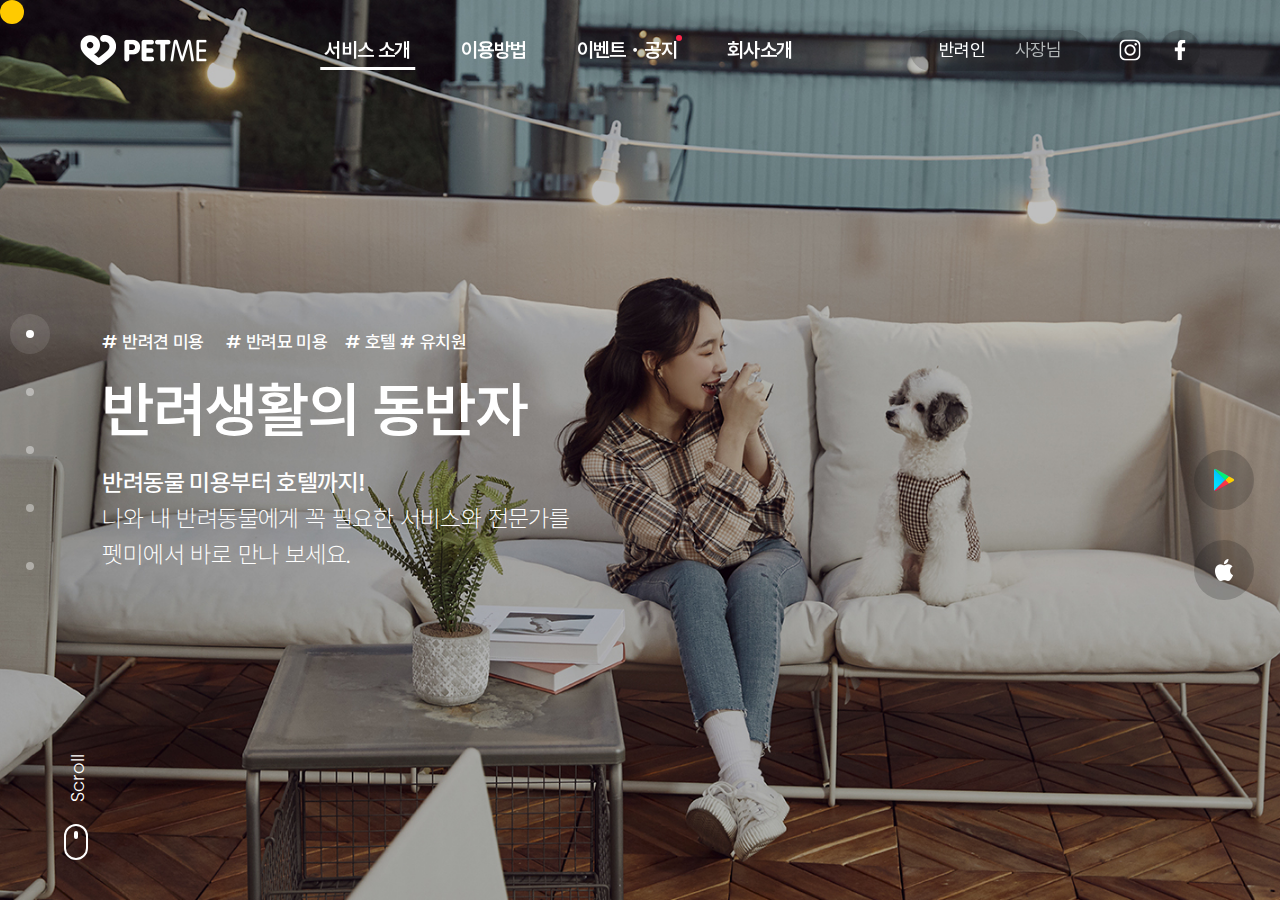
==== commit 4c029e93: "poiner" ====
--- a/main/index.html
+++ b/main/index.html
@@ -41,10 +41,26 @@
         </div>
 
         <section class="swiper-container fullscreen">
+            <!-- 마우스포인터 -->
+            <div class="pointer2"></div>
+            <script>
+                var pointSize = $(".pointer2").width()/2;
+                $(window).on("mousemove", function(e){   
+                    $('.pointer2').css("top", e.pageY-pointSize);
+                    $('.pointer2').css("left", e.pageX-pointSize);
+                });
+                $('.pointer2').on("mouseenter", function(){
+                    $('.pointer2').removeClass('on');
+                });
+                $('.pointer2').on("mouseleave", function(){
+                    $('.pointer2').addClass('on');
+                });
+            </script>
+            <!-- //마우스포인터 -->
             <div class="swiper-pagination"></div>
             <div class="swiper-wrapper">
                 <div class="swiper-slide">
-                    <!-- 스크롤아이콘 / quick sns 버튼 -->                 
+                    <!-- 스크롤아이콘 / quick sns 버튼 -->
                     <div class="scroll_down">
                         <p>Scroll</p>
                         <i><span class="blind">스크롤아이콘</span></i>
@@ -53,6 +69,7 @@
                         <a href="#" class="quick_android" title="Google play 바로가기"><span class="blind">Google play</span></a>
                         <a href="#" class="quick_iso" title="App store 바로가기"><span class="blind">App store</span></a>
                     </div>
+                    <!-- //스크롤아이콘 / quick sns 버튼 -->
                     <div class="inner">
                         <div class="text_wrap">
                             <p class="tag"><span># 반려견 미용</span> <span># 반려묘 미용</span># 호텔 <span># 유치원</span></p>
--- a/resources/css/common.css
+++ b/resources/css/common.css
@@ -110,23 +110,3 @@
 input[type='text']:focus::-moz-placeholder{visibility:hidden}
 input[type='text']:focus:-ms-input-placeholder{visibility:hidden}
 
-
-/* 반응형 */
-@media all and (max-width:1920px){
-}
-
-@media all and (max-width:1440px){
-}
-
-@media all and (max-width:1024px){
-}
-
-@media all and (max-width:800px){
-}
-
-@media all and (max-width:480px){
-}
-
-@media all and (max-width:360px){
-}
-
--- a/resources/css/layout.css
+++ b/resources/css/layout.css
@@ -4,6 +4,10 @@
 .wrap{position:relative;}
 
 html, body, .wrap, .container, .fullscreen{width:100%;height:100%;}
+
+/* 마우스포인터 */
+.pointer2{position:fixed;width:24px;height:24px;border-radius:50px;background:#ffca00;/* transition:all 0.5s ease-out; */z-index:10;}
+.pointer2.on{width:48px;height:48px;margin:-12px -12px;opacity:50%;}
 
 /* 본문 */
 .container{position:relative;overflow:hidden;}
@@ -84,13 +88,14 @@
     .util .util_facebook{margin-left:5px;}
 }
 
-@media all and (max-width:980px){
-    /* 상단 */
+@media all and (max-width:980px) {
+    /* PC 상단 */
     .gnb{display:none;}
 
 }
 
-@media all and (max-width:800px) {
+@media all and (max-width:720px) {
+    .pointer2{display:none;}
 }
 
 @media all and (max-width:680px) {
--- a/resources/css/main.css
+++ b/resources/css/main.css
@@ -27,13 +27,14 @@
 /* 텍스트 */
 .fullscreen .swiper-slide .text_wrap {
     position:absolute;
-    width:1440px;
+    left:12.5%;
+    right:0;
     color:#fff;
     z-index:10;
 } 
 .fullscreen .swiper-slide .text_wrap.right {
     left:50%;
-    margin-left:235px;
+    margin-left:12%;
 }
 .fullscreen .swiper-slide .tag {
     font-size:18px;
@@ -87,24 +88,25 @@
 }
 
 /* pagination */
+.fullscreen .swiper-pagination{width:50px;}
 .swiper-container-vertical>.swiper-pagination-bullets{left:5%;right:0;}
 .fullscreen .swiper-pagination-bullet{position:relative;background:#fff !important;opacity:.4 !important;}
-.swiper-container-vertical>.swiper-pagination-bullets .swiper-pagination-bullet{margin:26px 0 !important;}
+.swiper-container-vertical>.swiper-pagination-bullets .swiper-pagination-bullet{margin:50px 0 !important;}
 .fullscreen .swiper-pagination-bullet-active{background:#fff !important;opacity:1 !important;}
 
-.swiper-container-vertical>.swiper-pagination-bullets .swiper-pagination-bullet:before{content:'';display:block;position:absolute;top:50%;left:50%;transform:translate(-50%, -50%);width:26px;height:26px;border-radius:50%;transition:all .3s;opacity:1;}
-.fullscreen .swiper-pagination-bullet-active:before{content:'';display:block;position:absolute;top:50%;left:50%;transform:translate(-50%, -50%);width:28px;height:28px;border-radius:50%;border:1px solid #fff;background-color:rgba(255,255,255,0.2);transition:all .3s;opacity:0;}
+.swiper-container-vertical>.swiper-pagination-bullets .swiper-pagination-bullet:before{content:'';display:block;position:absolute;top:50%;left:50%;transform:translate(-50%, -50%);width:40px;height:40px;border-radius:50%;transition:all .3s;opacity:1;}
+.fullscreen .swiper-pagination-bullet-active:before{content:'';display:block;position:absolute;top:50%;left:50%;transform:translate(-50%, -50%);width:40px;height:40px;border-radius:50%;background-color:rgba(255,255,255,0.1);transition:all .3s;opacity:0;}
 .swiper-container-vertical>.swiper-pagination-bullets span:last-child{display:none;}
 
 /* 퀵버튼-sns */
-.quick_sns{position:absolute;width:60px;top:50%;right:5%;z-index:20;}
-.quick_sns .quick_android{display:block;width:60px;height:60px;background:rgba(20,20,20,0.2) url('../../images/common/ico_android.png') no-repeat 50% 50%;border-radius:100%;margin-bottom:30px;}
+.quick_sns{position:absolute;width:60px;top:50%;right:5%;z-index:50;}
+.quick_sns .quick_android{display:block;width:60px;height:60px;background:rgba(20,20,20,0.2) url('../../images/common/ico_android.png') no-repeat 50% 50%;border-radius:100%;margin-bottom:30px;transition:all 0.3s ease-in-out;}
 .quick_sns .quick_android:hover{background-color:rgba(20,20,20,0.6);}
 .quick_sns .quick_iso{display:block;width:60px;height:60px;background:rgba(20,20,20,0.2) url('../../images/common/ico_iso.png') no-repeat 50% 50%;border-radius:100%;transition:all 0.3s ease-in-out;}
 .quick_sns .quick_iso:hover{background-color:rgba(20,20,20,0.6);}
 
 /* 상단가기 버튼 */
-.btn_top_wrap{display:none;position:fixed;bottom:80px;right:5%;transition:1s;z-index:20;}
+.btn_top_wrap{display:none;position:fixed;bottom:80px;right:4.16%;transition:1s;z-index:20;}
 .btn_top_wrap .btn_top{display:block;position:relative;width:60px;height:60px;border-radius:100%;background-color:rgba(0, 0, 0, 0.7);background-image:url("../../images/common/icon_arrow_btn.png");background-repeat:no-repeat;background-position:50%;}
 .btn_top_wrap .btn_top:after{content:'';position:absolute;left:-50%;top:-50%;width:114px;height:114px;background:url('../../images/common/ico_backtop.png') no-repeat 50% 50%;-webkit-animation:topRotate 2s linear both infinite;animation:topRotate 2s linear both infinite;}
 
@@ -151,38 +153,41 @@
 
 
 /* 반응형 */
-@media all and (max-width:1920px){
+@media all and (max-width:1920px) {
 }
 
-@media all and (max-width:1440px){
+@media all and (max-width:1440px) {
     .fullscreen .swiper-slide .text_wrap.right {
-        margin-left:0;
+        margin-left:1%;
     }
     .fullscreen .swiper-slide .text_wrap {
-        width:calc(100% - 180px);
+        left:8%;
     } 
     .swiper-container-vertical>.swiper-pagination-bullets{left:2%;}
     .fullscreen .scroll-down{left:2%;}
+    .quick_sns{right:2%;}
 }
 
-@media all and (max-width:1024px){
+@media all and (max-width:1024px) {
     .fullscreen .swiper-slide .text_wrap.right {
         left:90px;
+        margin-left:0;
     }
-    .swiper-container-vertical>.swiper-pagination-bullets{display:none;}    
+    .swiper-container-vertical>.swiper-pagination-bullets{display:none;}
+    .quick_sns{display:none;}
 }
 
-@media all and (max-width:980px){
+@media all and (max-width:980px) {
     
 }
 
-@media all and (max-width:800px){
+@media all and (max-width:720px) {
 
 }
 
-@media all and (max-width:480px){
+@media all and (max-width:480px) {
 }
 
-@media all and (max-width:360px){
+@media all and (max-width:360px) {
 }
 
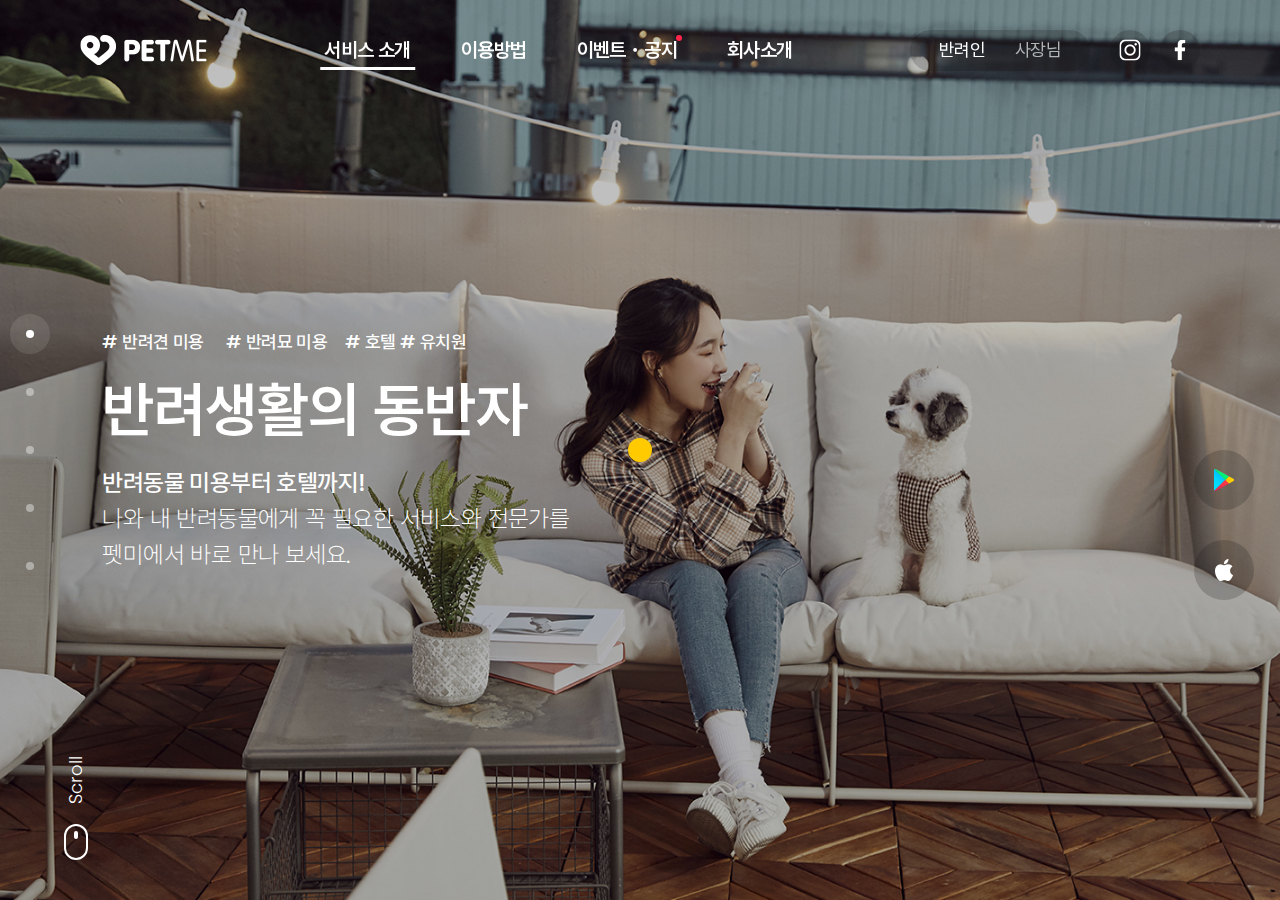
==== commit 009363cd: "pointer" ====
--- a/main/index.html
+++ b/main/index.html
@@ -15,8 +15,8 @@
 <link rel="stylesheet" href="../resources/css/main.css">
 <link rel="stylesheet" href="../resources/css/swiper.min.css">
 <script src="../resources/js/jquery-3.4.1.js"></script>
-<script src="../resources/js/common.js"></script>
 <script src="../resources/js/swiper.min.js"></script>
+<!-- header load시 스크립트 구현 안되어 common.js는 header.html에 있음 -->
 <script>    
     $(function() {
         $("#header_wrap").load("../include/header.html", function() {
@@ -27,46 +27,33 @@
 </script>
 </head>
 <body>
-
 <div class="wrap">
+    <!-- 마우스포인터 -->
+    <div class="pointer"></div>
+    <!-- //마우스포인터 -->
+    
     <!-- 상단 -->
     <div id="header_wrap"></div>
     <!-- //상단 -->
 
     <!-- 본문내용 -->
-    <div class="container">
+    <div class="main_container">
         <!-- top 버튼 -->
         <div class="btn_top_wrap">
             <a href="#header_wrap" class="btn_top"><span class="blind">top</span></a>
         </div>
 
         <section class="swiper-container fullscreen">
-            <!-- 마우스포인터 -->
-            <div class="pointer2"></div>
-            <script>
-                var pointSize = $(".pointer2").width()/2;
-                $(window).on("mousemove", function(e){   
-                    $('.pointer2').css("top", e.pageY-pointSize);
-                    $('.pointer2').css("left", e.pageX-pointSize);
-                });
-                $('.pointer2').on("mouseenter", function(){
-                    $('.pointer2').removeClass('on');
-                });
-                $('.pointer2').on("mouseleave", function(){
-                    $('.pointer2').addClass('on');
-                });
-            </script>
-            <!-- //마우스포인터 -->
             <div class="swiper-pagination"></div>
             <div class="swiper-wrapper">
-                <div class="swiper-slide">
+                <div class="swiper-slide section01">
                     <!-- 스크롤아이콘 / quick sns 버튼 -->
                     <div class="scroll_down">
                         <p>Scroll</p>
                         <i><span class="blind">스크롤아이콘</span></i>
                     </div>
                     <div class="quick_sns">
-                        <a href="#" class="quick_android" title="Google play 바로가기"><span class="blind">Google play</span></a>
+                        <a href="../main/index.html" class="quick_android" title="Google play 바로가기"><span class="blind">Google play</span></a>
                         <a href="#" class="quick_iso" title="App store 바로가기"><span class="blind">App store</span></a>
                     </div>
                     <!-- //스크롤아이콘 / quick sns 버튼 -->
@@ -80,11 +67,14 @@
                                 <span>펫미에서 바로 만나 보세요.</span>
                             </p>
                         </div>
-                        <img src="../images/main/img_visual_01.jpg" alt="" />
+                        <div>
+                            <span class="pc"><img src="../images/main/img_visual_01.jpg" alt="" /></span>
+                            <span class="mo"><img src="../images/main/img_mvisual_01.jpg" alt="" /></span>
+                        </div>
                     </div>
                 </div>
 
-                <div class="swiper-slide">
+                <div class="swiper-slide section02">
                     <div class="inner">
                         <div class="text_wrap">
                             <p class="title">최고의 퀄리티</p>
@@ -94,13 +84,16 @@
                                 <span>합리적인 가격으로 서비스를 이용하실 수 있어요.</span>
                             </p>
                         </div>
-                        <img src="../images/main/img_visual_02.jpg" alt="" />
+                        <div>
+                            <span class="pc"><img src="../images/main/img_visual_02.jpg" alt="" /></span>
+                            <span class="mo"><img src="../images/main/img_mvisual_02.jpg" alt="" /></span>
+                        </div>
                     </div>
                 </div>
 
-                <div class="swiper-slide">
+                <div class="swiper-slide section03">
                     <div class="inner">
-                        <div class="text_wrap right">
+                        <div class="text_wrap">
                             <p class="title">스마트한 예약</p>
                             <p class="desc">
                                 <span>일일이 전화해서 매장을 찾으셨나요?</span>
@@ -109,11 +102,14 @@
                                 <strong>더욱 편리하게 예약, 결제하세요.</strong>
                             </p>
                         </div>
-                        <img src="../images/main/img_visual_03.jpg" alt="" />
+                        <div>
+                            <span class="pc"><img src="../images/main/img_visual_03.jpg" alt="" /></span>
+                            <span class="mo"><img src="../images/main/img_mvisual_03.jpg" alt="" /></span>
+                        </div>
                     </div>
                 </div>
 
-                <div class="swiper-slide">
+                <div class="swiper-slide section04">
                     <div class="inner">
                         <div class="text_wrap">
                             <p class="title">안심 서비스</p>
@@ -124,13 +120,16 @@
                                 <strong>안심하고 서비스를 이용하실 수 있어요.</strong>
                             </p>
                         </div>
-                        <img src="../images/main/img_visual_04.jpg" alt="" />
+                        <div>
+                            <span class="pc"><img src="../images/main/img_visual_04.jpg" alt="" /></span>
+                            <span class="mo"><img src="../images/main/img_mvisual_04.jpg" alt="" /></span>
+                        </div>
                     </div>
                 </div>
 
-                <div class="swiper-slide">                    
+                <div class="swiper-slide section05">
                     <div class="inner">
-                        <div class="text_wrap right">
+                        <div class="text_wrap">
                             <p class="title">반려동물의 연결고리</p>
                             <p class="desc">
                                 <strong>반려동물을 마음을 가장 잘 아는</strong>
@@ -138,7 +137,10 @@
                                 <span class="mtop">펫미를 만나면 즐거운 반려생활이 시작됩니다.</span>
                             </p>
                         </div>
-                        <img src="../images/main/img_visual_05.jpg" alt="" />
+                        <div>
+                            <span class="pc"><img src="../images/main/img_visual_05.jpg" alt="" /></span>
+                            <span class="mo"><img src="../images/main/img_mvisual_05.jpg" alt="" /></span>
+                        </div>
                     </div>
                 </div>
 
@@ -151,9 +153,7 @@
         </section>
         
     </div>    
-    <!-- //본문내용 -->
-    
-    
+    <!-- //본문내용 -->    
 </div>
 </body>
 </html>--- a/resources/css/layout.css
+++ b/resources/css/layout.css
@@ -1,48 +1,90 @@
 @charset "utf-8";
 
 html, body{font-size:16px;}
-.wrap{position:relative;}
-
-html, body, .wrap, .container, .fullscreen{width:100%;height:100%;}
+.wrap{position:relative;overflow-x:hidden;}
+
+html, body, .wrap, .main_container, .fullscreen{width:100%;height:100%;}
 
 /* 마우스포인터 */
-.pointer2{position:fixed;width:24px;height:24px;border-radius:50px;background:#ffca00;/* transition:all 0.5s ease-out; */z-index:10;}
-.pointer2.on{width:48px;height:48px;margin:-12px -12px;opacity:50%;}
+.pointer{position:absolute;top:50%;left:50%;-webkit-transform:translate(-50%, -50%);transform:translate(-50%, -50%);background:#ffca00;width:24px;height:24px;border-radius:50%;pointer-events:none;z-index:1000;}
+.pointer.on{width:48px;height:48px;opacity:0.5;}
 
 /* 본문 */
-.container{position:relative;overflow:hidden;}
+.main_container{position:relative;overflow:hidden;z-index:1;}
+.container{position:relative;overflow:hidden;z-index:1;}
 
 /* 상단 */
-#header_wrap{position:fixed;top:0;left:0;width:100%;display:flex;justify-content:center;z-index:10;}
+#header_wrap{position:fixed;top:0;left:0;width:100%;display:flex;justify-content:center;z-index:20;}
 .header{position:relative;width:calc(100% - 160px);height:100px;display:flex;align-items:center;justify-content:space-between;}
-.logo{width:19%;}
-.logo a{display:block;width:127px;height:30px;background:url('../../images/common/logo.png') no-repeat 0 0/100%;}
-.gnb ul{display:flex;}
-.gnb ul li{position:relative;}
-.gnb ul li:nth-child(3):after{content:'';position:absolute;top:0;right:20px;width:6px;height:6px;background:#ff264a;border-radius:100%;}
-.gnb ul li a{position:relative;display:block;font-size:20px;font-weight:600;color:#fff;padding:0 40px;}
-.gnb ul li a:after{content:'';position:absolute;bottom:-5px;left:50%;width:0%;height:3px;background:#fff;transition:all 0.3s ease-in-out;}
-.gnb ul li a:hover:after,
-.gnb ul li a.on:after{content:'';position:absolute;bottom:-5px;left:50%;transform:translateX(-50%);width:55%;height:3px;background:#fff;}
-.util{display:flex;}
-.util a{display:inline-block;}
-.util .util_member{width:180px;line-height:40px;text-align:center;background:rgba(20,20,20,0.2);border-radius:30px;}
-.util .util_member a{font-size:18px;color:#b1b5b6;margin:0 13px;}
-.util .util_member a.on{color:#fff;}
-.util .util_insta{width:40px;height:40px;background:rgba(20,20,20,0.2) url('../../images/common/ico_insta.png') no-repeat 50% 50%;border-radius:100%;margin-left:40px;transition:all 0.3s ease-in-out;}
-.util .util_insta:hover{background-color:rgba(20,20,20,0.6);}
-.util .util_facebook{width:40px;height:40px;background:rgba(20,20,20,0.2) url('../../images/common/ico_facebook.png') no-repeat 50% 50%;border-radius:100%;margin-left:20px;transition:all 0.3s ease-in-out;}
-.util .util_facebook:hover{background-color:rgba(20,20,20,0.6);}
+.header .logo{width:19%;}
+.header .logo a{display:block;width:127px;height:30px;background:url('../../images/common/logo.png') no-repeat 0 0/100%;}
+.header .gnb ul{display:flex;}
+.header .gnb ul li{position:relative;}
+.header .gnb ul li:nth-child(3):after{content:'';position:absolute;top:0;right:20px;width:6px;height:6px;background:#ff264a;border-radius:100%;}
+.header .gnb ul li a{position:relative;display:block;font-size:20px;font-weight:600;color:#fff;padding:0 40px;}
+.header .gnb ul li a:after{content:'';position:absolute;bottom:-5px;left:50%;width:0%;height:3px;background:#fff;transition:all 0.3s ease-in-out;}
+.header .gnb ul li a:hover:after,
+.header .gnb ul li a.on:after{content:'';position:absolute;bottom:-5px;left:50%;transform:translateX(-50%);width:55%;height:3px;background:#fff;}
+.header .util{display:flex;}
+.header .util a{display:inline-block;}
+.header .util .util_member{width:180px;line-height:40px;text-align:center;background:rgba(20,20,20,0.2);border-radius:30px;}
+.header .util .util_member a{font-size:18px;color:#b1b5b6;margin:0 13px;}
+.header .util .util_member a.on{color:#fff;}
+.header .util .util_insta{width:40px;height:40px;background:rgba(20,20,20,0.2) url('../../images/common/ico_insta.png') no-repeat 50% 50%;border-radius:100%;margin-left:40px;transition:all 0.3s ease-in-out;}
+.header .util .util_insta:hover{background-color:rgba(20,20,20,0.6);}
+.header .util .util_facebook{width:40px;height:40px;background:rgba(20,20,20,0.2) url('../../images/common/ico_facebook.png') no-repeat 50% 50%;border-radius:100%;margin-left:20px;transition:all 0.3s ease-in-out;}
+.header .util .util_facebook:hover{background-color:rgba(20,20,20,0.6);}
+
+/* 서브상단 */
+#header_wrap.sub_header{background:#444;;}
+
+/* 모바일 - 반려인/사장님 */
+.mo_member{display:none;}
+.mo_member a{font-size:18px;color:#fff;text-align:center;}
+.mo_member dt a{display:block;width:100px;line-height:40px;background:rgba(20,20,20,0.2) url('../../images/common/ico_down.png') no-repeat scroll 80% 50%/9px;border-radius:30px;padding-right:20px;z-index:1;}
+.mo_member dt a span{cursor:pointer;display:block;}
+.mo_member dd{position:relative;}
+.mo_member dd ul{display:none;position:absolute;left:0px;background:rgba(20,20,20,0.2) none repeat scroll 0 0;border-radius:20px;padding:10px 0 10px;z-index:-1;}
+.mo_member dd ul li a{display:block;width:100px;padding:2px 20px 2px 0;font-size:16px;}
+.mo_member dd ul li a:hover{color:#ffca00;}
+
+/* 모바일 메뉴 open */
+.btn_nav_open{display:none;width:48px;height:48px;background:url('../../images/common/ico_nav.png') no-repeat 50% 50%/50%;}
+
+.mo_nav_wrap{position:fixed;top:0;left:0;width:100%;height:100%;z-index:999;transition:all 0.1s ease-in-out;visibility:hidden;}
+.mo_nav_wrap.on{visibility:visible;}
+.mo_nav_wrap .mo_nav_inner{position:absolute;left:auto;right:-100%;width:100%;height:100%;padding:0 20px;background-color:#0b0b0d;transition:all 0.3s ease-in-out;opacity:0;}
+.mo_nav_wrap.on .mo_nav_inner{left:auto;right:0;visibility:visible;opacity:1;}
+
+.mo_nav_wrap .mo_nav_inner .mo_top{position:relative;height:70px;padding:20px 0;}
+.mo_nav_wrap .mo_nav_inner .mo_top .logo{float:left;}
+.mo_nav_wrap .mo_nav_inner .mo_top .logo a{display:block;width:103px;height:30px;background:url('../../images/common/logo.png') no-repeat 0 0/100%;}
+.mo_nav_wrap .mo_nav_inner .mo_top .util_member{position:relative;float:right;margin-right:49px;}
+.mo_nav_wrap .mo_nav_inner .mo_top .util_member:after{content:'';position:absolute;top:50%;left:50%;transform:translate(0, -50%);width:1px;height:10px;background:#555556;z-index:10;}
+.mo_nav_wrap .mo_nav_inner .mo_top .util_member a{display:inline-block;font-size:14px;color:#a5a5a6;line-height:30px;font-weight:500;}
+.mo_nav_wrap .mo_nav_inner .mo_top .util_member a.on{color:#ffca00;font-weight:600;}
+.mo_nav_wrap .mo_nav_inner .mo_top .util_member a:nth-child(2){margin-left:15px;padding-left:15px;}
+.mo_nav_wrap .mo_nav_inner .mo_top .btn_close{display:block;position:absolute;width:36px;height:36px;right:-9px;top:16px;background:url('../../images/common/ico_close.png') no-repeat 50% 50%/50%;}
+
+.mo_nav_wrap .mo_nav_inner .mo_gnb a{display:block;font-size:18px;color:#fff;line-height:80px;}
+
+.mo_nav_wrap .mo_nav_inner .mo_custmer{padding-top:15px;margin-top:20px;border-top:1px solid #3c3c3d;}
+.mo_nav_wrap .mo_nav_inner .mo_custmer dt{display:block;font-size:14px;color:#fff;font-weight:400;margin-top:35px;}
+.mo_nav_wrap .mo_nav_inner .mo_custmer dd{display:block;font-size:14px;color:#b9b9b9;font-weight:350;margin-top:10px;}
+.mo_nav_wrap .mo_nav_inner .mo_custmer .ico_cacao{display:inline-block;width:20px;height:20px;background:url('../../images/common/ico_cacao.png') no-repeat 50% 50%/100%;margin:1px 6px 6px 6px;vertical-align:top;}
+.mo_nav_wrap .mo_nav_inner .mo_sns{margin-top:50px;}
+.mo_nav_wrap .mo_nav_inner .mo_sns .mo_insta{display:inline-block;width:32px;height:32px;background:rgba(255,255,255,0.2) url('../../images/common/ico_insta.png') no-repeat 50% 50%/50%;border-radius:100%;}
+.mo_nav_wrap .mo_nav_inner .mo_sns .mo_facebook{display:inline-block;width:32px;height:32px;background:rgba(255,255,255,0.2) url('../../images/common/ico_facebook.png') no-repeat 50% 50%/50%;border-radius:100%;margin-left:12px;}
 
 /* 하단 */
 #footer_wrap{width:100%;background:#232326;display:flex;justify-content:center;}
-.footer{position:relative;width:calc(100% - 160px);height:auto;display:flex;justify-content:space-between;margin-top:114px;font-size:16px;font-weight:400;color:#bcbcbd;}
+.footer{position:relative;width:calc(100% - 160px);height:auto;display:flex;justify-content:space-between;margin:114px 0 0;padding-bottom:80px;font-size:16px;font-weight:400;color:#bcbcbd;}
 .footer dt{margin-bottom:10px;color:#fff;}
 .footer dd{margin-bottom:10px;}
 .footer .ft_info1{width:13%;}
 .footer .ft_info2{width:31%;}
-.footer .ft_info2 dt{display:inline-block;width:115px;}
-.footer .ft_info2 dd{display:inline-block;width:340px;}
+.footer .ft_info2 dt{display:inline-block;width:115px;vertical-align:top;}
+.footer .ft_info2 dd{display:inline-block;width:320px;}
 .footer .ft_info3{width:24%;}
 .footer .ft_info3 dt{display:inline-block;width:100px;vertical-align:top;}
 .footer .ft_info3 dd{display:inline-block;width:230px;}
@@ -53,55 +95,123 @@
 .footer .ft_sns .ft_sns_android{background:url('../../images/common/ico_android.png') no-repeat 32px 50%;}
 .footer .ft_sns .ft_sns_iso{background:url('../../images/common/ico_iso.png') no-repeat 42px 50%;margin-left:30px;}
 
+.footer .ft_mo{display:none;position:absolute;top:0;right:20px;}
+.footer .ft_mo .util_insta{display:inline-block;width:32px;height:32px;background:rgba(20,20,20,0.2) url('../../images/common/ico_insta.png') no-repeat 50% 50%/16px;border-radius:100%;}
+.footer .ft_mo .util_facebook{display:inline-block;width:32px;height:32px;background:rgba(20,20,20,0.2) url('../../images/common/ico_facebook.png') no-repeat 50% 50%/16px;border-radius:100%;margin-left:15px;}
+
+/* 하단 */
+.fullscreen .footer_section{display:flex;width:100%;height:350px !important;}
 
 
 /* 반응형 */
 @media all and (max-width:1920px) {
 }
 
+@media all and (max-width:1550px) {
+    .footer{margin-top:80px;}
+    .footer dt{margin-bottom:0;}
+}
+
 @media all and (max-width:1440px) {
     /* 상단 */
-    .logo{width:auto;}
-    .gnb ul li a{padding:0 25px;}
-    .gnb ul li a.on:after{width:70%;}
-    .util .util_insta{margin-left:20px;}
-    .util .util_facebook{margin-left:10px;}
+    .header .logo{width:auto;}
+    .header .gnb ul li a{padding:0 25px;}
+    .header .gnb ul li a.on:after{width:70%;}
+    .header .util .util_insta{margin-left:20px;}
+    .header .util .util_facebook{margin-left:10px;}
 
     /* 하단 */
-    .footer{margin-top:80px;}
-    .footer dt{margin-bottom:0;}
     .footer .ft_sns{margin-top:0;}
     .footer .ft_sns a{display:block;}
     .footer .ft_sns .ft_sns_iso{margin-left:0;margin-top:10px;}
 }
 
 @media all and (max-width:1024px) {
-    html, body{font-size:14px;}
-
     /* 상단 */
     .header{width:calc(100% - 80px);}
-    .gnb ul li a{padding:0 14px;}
-    .gnb ul li a.on:after{width:80%;}
-    .util .util_member{width:150px;}
-    .util .util_member a{margin:0 6px;}
-    .util .util_insta{margin-left:10px;}
-    .util .util_facebook{margin-left:5px;}
+    .header .gnb ul li a{padding:0 14px;}
+    .header .gnb ul li a.on:after{width:80%;}
+    .header .util .util_member{width:150px;}
+    .header .util .util_member a{margin:0 6px;}
+    .header .util .util_insta{margin-left:10px;}
+    .header .util .util_facebook{margin-left:5px;}
+
+    .footer{position:relative;width:calc(100% - 80px);}
 }
 
 @media all and (max-width:980px) {
-    /* PC 상단 */
-    .gnb{display:none;}
-
-}
-
+    /* PC 네비 */
+    .header{display:block;height:70px;}
+    .header .logo{float:left;margin-top:20px;}
+    .header .gnb{display:none;}
+    .header .util{float:right;margin-right:64px;margin-top:20px;}
+    .header .util .util_insta{display:none;}
+    .header .util .util_facebook{display:none;}
+    .header .util .util_member{display:none;}
+
+    /* MO 네비 */
+    .btn_nav_open{display:block;position:absolute;top:16px;right:0;}
+    .mo_member{display:block;}
+
+    .pointer{display:none;}
+
+     /* 하단 */
+    .footer{margin-top:40px;}
+    .footer .ft_info1{width:15%;}
+    .footer .ft_info2 dd{width:100%;}
+}
+
+@media all and (max-width:800px) {   
+    /* 하단 */ 
+    .fullscreen .footer_section{height:470px !important;}    
+    .footer{display:block;font-size:14px;overflow:hidden;}
+    .footer .ft_info1{float:left;width:50%;}
+    .footer .ft_info2{float:left;width:50%;}
+    .footer .ft_info3{float:left;width:50%;margin-top:30px;}
+    .footer .ft_sns{float:left;width:50%;margin-top:30px;}
+}
+    
+
+/* 모바일 */
 @media all and (max-width:720px) {
-    .pointer2{display:none;}
-}
-
-@media all and (max-width:680px) {
-    html, body{font-size:12px;}
+    
+}
+
+@media all and (max-width:640px) {
+    /* 상단 */ 
+    .header{width:calc(100% - 40px);}
+    .header .logo a{width:103px;}
+    .btn_nav_open{top:10px;right:-6px;}
+
+    .mo_member a{font-size:12px;}
+    .mo_member dt a{width:80px;line-height:30px;padding-right:10px;}
+    .mo_member dd ul{padding:10px 0 10px;border-radius:20px;}
+    .mo_member dd ul li a{width:80px;padding:3px 10px 3px 0;font-size:12px;}
+
+    /* 하단 */ 
+    .fullscreen .footer_section{height:520px !important;}
+    .footer{width:calc(100% - 40px);font-size:12px;margin-top:73px;}
+    .footer .ft_info1{float:none;width:100%;}
+    .footer .ft_info2{float:none;width:100%;margin-top:46px;}
+    .footer .ft_info2 dt{width:22vw;}
+    .footer .ft_info2 dd{width:73%;}
+    .footer .ft_info3{float:none;width:100%;margin-top:26px;}
+    .footer .ft_info3 dt{width:22;}
+    .footer .ft_info3 dd{width:73%;}
+    .footer .ft_info3 .ico_cacao{width:20px;height:20px;background-size:100%;}
+    .footer .ft_sns{float:none;width:100%;margin-top:36px;text-align:center;}
+    .footer .ft_sns a{display:inline-block;width:37.3333vw;padding:12px 0 12px 15px;font-size:12px;}
+    .footer .ft_sns .ft_sns_android{background-size:15px;background-position:22px 50%;}
+    .footer .ft_sns .ft_sns_iso{margin:0 0 0 16px;background-size:15px;background-position:22px 50%;}
+
+    .footer .ft_mo{display:block;}
+}
+
+@media all and (max-width:480px) {
+    .fullscreen .footer_section{height:550px !important;}
 }
 
 @media all and (max-width:360px) {
-}
-
+    
+}
+
--- a/resources/css/main.css
+++ b/resources/css/main.css
@@ -23,6 +23,9 @@
     object-fit:cover;
     z-index:0;
 }
+.fullscreen .swiper-slide .mo {
+    display:none;
+}
 
 /* 텍스트 */
 .fullscreen .swiper-slide .text_wrap {
@@ -32,7 +35,8 @@
     color:#fff;
     z-index:10;
 } 
-.fullscreen .swiper-slide .text_wrap.right {
+.fullscreen .swiper-slide.section03 .text_wrap, 
+.fullscreen .swiper-slide.section05 .text_wrap{
     left:50%;
     margin-left:12%;
 }
@@ -80,12 +84,6 @@
     transform: translateY(0);
 }
 
-/* 하단 */
-.fullscreen .footer_section{
-    display: flex;
-    width: 100%;
-    height: 350px !important;
-}
 
 /* pagination */
 .fullscreen .swiper-pagination{width:50px;}
@@ -99,7 +97,7 @@
 .swiper-container-vertical>.swiper-pagination-bullets span:last-child{display:none;}
 
 /* 퀵버튼-sns */
-.quick_sns{position:absolute;width:60px;top:50%;right:5%;z-index:50;}
+.quick_sns{position:absolute;top:50%;right:5%;z-index:50;}
 .quick_sns .quick_android{display:block;width:60px;height:60px;background:rgba(20,20,20,0.2) url('../../images/common/ico_android.png') no-repeat 50% 50%;border-radius:100%;margin-bottom:30px;transition:all 0.3s ease-in-out;}
 .quick_sns .quick_android:hover{background-color:rgba(20,20,20,0.6);}
 .quick_sns .quick_iso{display:block;width:60px;height:60px;background:rgba(20,20,20,0.2) url('../../images/common/ico_iso.png') no-repeat 50% 50%;border-radius:100%;transition:all 0.3s ease-in-out;}
@@ -130,8 +128,8 @@
 /* 스크롤다운 */
 .fullscreen .scroll_down{position:absolute;width:24px;left:5%;bottom:4.5%;text-align:center;z-index:10;}
 .fullscreen .scroll_down i{display:block;position:relative;width:24px;height:36px;border:2px solid #fff;border-radius:15px;}
-.fullscreen .scroll_down i:after{content:'';position:absolute;left:50%;top:5px;margin-left:-2px;width:4px;height:8px;border-radius:2px;background:#fff;-webkit-animation:scrollDown 1.2s infinite;animation:scrollDown 1.2s infinite;}
-.fullscreen .scroll_down p{font-size:18px;font-weight:300;color:#fff;letter-spacing:0;transform:rotate(270deg);transform-origin:top left;white-space:nowrap;margin-bottom:-5px;}
+.fullscreen .scroll_down i:after{content:'';position:absolute;left:50%;top:5px;margin-left:-2px;width:4px;height:8px;border-radius:2px;background:#fff;-webkit-animation:scrollDown 1.2s linear both infinite;animation:scrollDown 1.2s linear both infinite;}
+.fullscreen .scroll_down p{position:absolute;top:-20px;left:-2px;font-size:18px;font-weight:300;color:#fff;letter-spacing:0;transform:rotate(270deg);transform-origin:top left;white-space:nowrap;}
 
 @-webkit-keyframes scrollDown {
     0% {
@@ -157,7 +155,8 @@
 }
 
 @media all and (max-width:1440px) {
-    .fullscreen .swiper-slide .text_wrap.right {
+    .fullscreen .swiper-slide.section03 .text_wrap, 
+    .fullscreen .swiper-slide.section05 .text_wrap{
         margin-left:1%;
     }
     .fullscreen .swiper-slide .text_wrap {
@@ -169,23 +168,75 @@
 }
 
 @media all and (max-width:1024px) {
-    .fullscreen .swiper-slide .text_wrap.right {
-        left:90px;
+    .fullscreen .swiper-slide.section03 .text_wrap, 
+    .fullscreen .swiper-slide.section05 .text_wrap{
+        left:8%;
         margin-left:0;
     }
-    .swiper-container-vertical>.swiper-pagination-bullets{display:none;}
-    .quick_sns{display:none;}
 }
 
 @media all and (max-width:980px) {
-    
-}
-
+    .fullscreen .swiper-slide .tag {font-size:16px;}
+    .fullscreen .swiper-slide .title {font-size:50px;}
+    .fullscreen .swiper-slide .desc {font-size:22px;}
+    .btn_top_wrap .btn_top:after{display:none;}
+
+    .swiper-container-vertical>.swiper-pagination-bullets .swiper-pagination-bullet{margin:40px 0 !important;}
+}
+
+/* 모바일 */
 @media all and (max-width:720px) {
-
+    .swiper-container-vertical>.swiper-pagination-bullets{left:13px;}
+    .swiper-container-vertical>.swiper-pagination-bullets .swiper-pagination-bullet{width:6px;height:6px;margin:24px 0 !important;}
+    .swiper-container-vertical>.swiper-pagination-bullets .swiper-pagination-bullet:before{width:20px;height:20px;}
+
+    .quick_sns{right:20px;}
+    .quick_sns .quick_android{width:40px;height:40px;margin-bottom:20px;background-size:35%;}
+    .quick_sns .quick_iso{width:40px;height:40px;background-size:35%;}
+    .btn_top_wrap{right:20px;bottom:40px;}
+    .btn_top_wrap .btn_top{width:40px;height:40px;background-size:30%;}
+
+    .fullscreen .swiper-slide.section01 .text_wrap, 
+    .fullscreen .swiper-slide.section02 .text_wrap {top:auto;bottom:47.3333vw;}
+    .fullscreen .swiper-slide.section03 .text_wrap, 
+    .fullscreen .swiper-slide.section04 .text_wrap, 
+    .fullscreen .swiper-slide.section05 .text_wrap {top:26.666vw;}
+
+    .fullscreen .swiper-slide .pc {display:none;}
+    .fullscreen .swiper-slide .mo {display:block;}
+
+    .fullscreen .scroll_down{width:24px;left:50%;margin-left:12px;bottom:5vw;}
+    .fullscreen .scroll_down p{font-size:12px;}
+    .fullscreen .scroll_down i{border:0;width:20px;}
+    .fullscreen .scroll_down i:after{width:1px;height:20px;border-radius:0;animation:scrollDown 1s linear both infinite;}
+
+    @-webkit-keyframes scrollDown {
+        0% {
+            top: 5px;
+        }
+        100% {
+            top: 10px;
+        }
+    }
+    @keyframes scrollDown {
+        0% {
+            top: 5px;
+        }
+        100% {
+            top: 10px;
+        }
+    }
+}
+
+@media all and (max-width:640px) {
+    .fullscreen .swiper-slide .text_wrap{left:40px;}
+    .fullscreen .swiper-slide .tag {font-size:12px;margin-bottom:2px;}
+    .fullscreen .swiper-slide .title {font-size:36px;}
+    .fullscreen .swiper-slide .desc {font-size:14px;}
 }
 
 @media all and (max-width:480px) {
+
 }
 
 @media all and (max-width:360px) {
